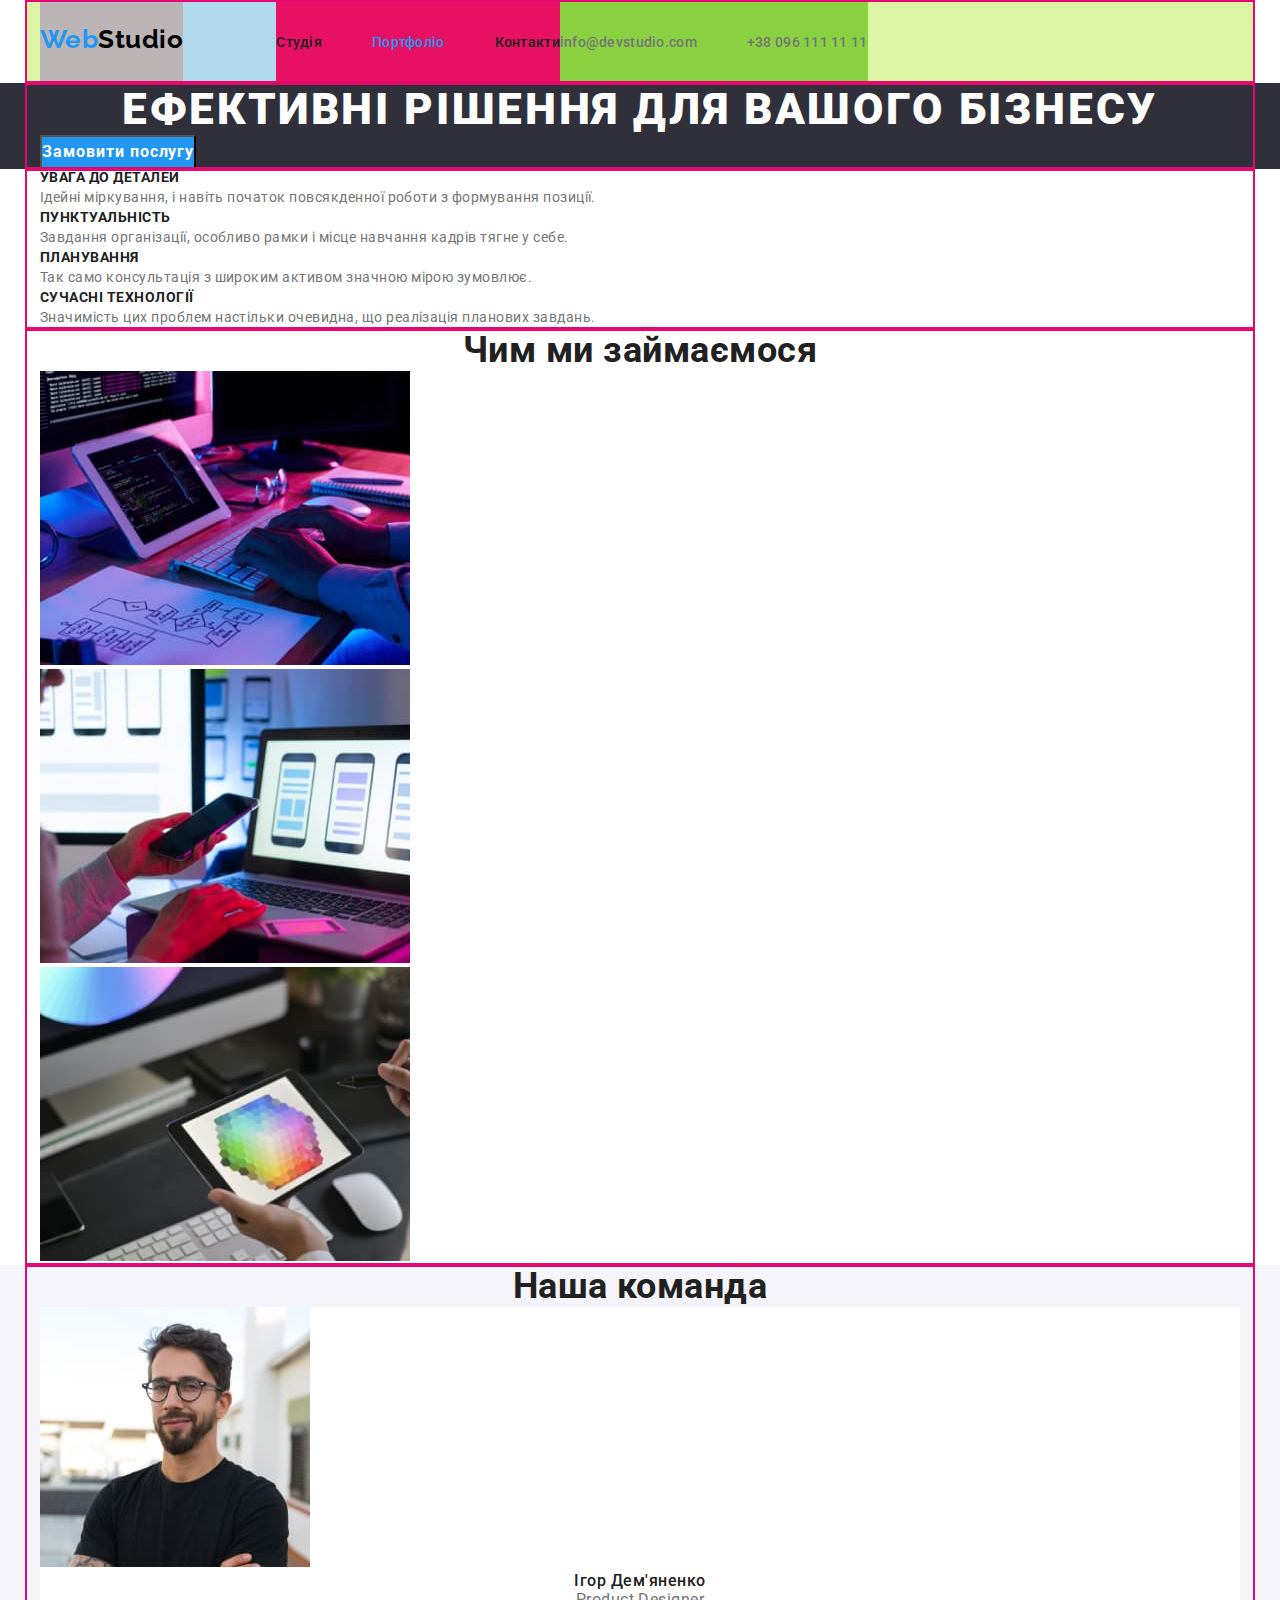
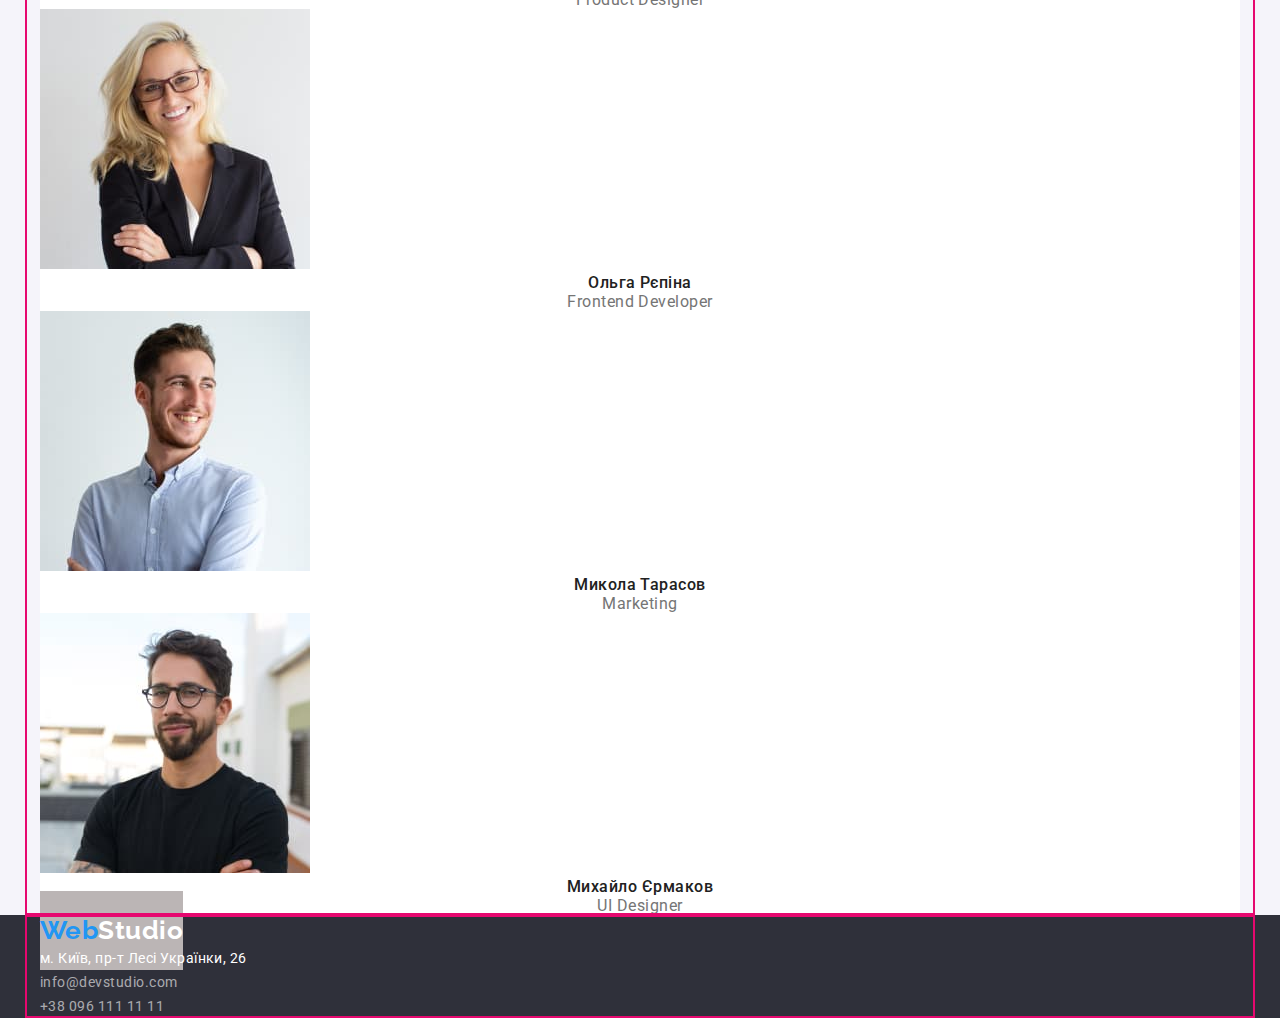
==== index.html @ 620bf34d "create header" ====
<!DOCTYPE html>
<html lang="uk">
  <head>
    <meta charset="UTF-8" />
    <meta http-equiv="X-UA-Compatible" content="IE=edge" />
    <meta name="viewport" content="width=device-width, initial-scale=1.0" />
    <meta
      name="description"
      content="WebStudio - ЕФЕКТИВНІ РІШЕННЯ ДЛЯ ВАШОГО БІЗНЕСУ"
    />
    <title>WebStudio</title>
    <!-- Fonts - start -->
    <link rel="preconnect" href="https://fonts.googleapis.com" />
    <link rel="preconnect" href="https://fonts.gstatic.com" crossorigin />
    <link
      href="https://fonts.googleapis.com/css2?family=Raleway:wght@700&family=Roboto:wght@400;500;700;900&display=swap"
      rel="stylesheet"
    />
    <!-- Modern normalize -->
    <link
      rel="stylesheet"
      href="https://cdnjs.cloudflare.com/ajax/libs/modern-normalize/1.1.0/modern-normalize.min.css"
      integrity="sha512-wpPYUAdjBVSE4KJnH1VR1HeZfpl1ub8YT/NKx4PuQ5NmX2tKuGu6U/JRp5y+Y8XG2tV+wKQpNHVUX03MfMFn9Q=="
      crossorigin="anonymous"
      referrerpolicy="no-referrer"
    />

    <link rel="stylesheet" href="./css/styles.css" />
  </head>
  <body class="page">
    <!--Шапка сайта-->
    <header class="header">
      <div class="container header-container">
        <nav class="main-nav">
          <div class="main-nav-container">
            <a class="logo" href="./index.html" lang="en"
              ><span class="logo-span">Web</span>Studio</a
            >
            <div class="site-nav-container">
              <ul class="site-nav list">
                <li><a class="link" href="./index.html">Студія </a></li>
                <li>
                  <a class="link current" href="./portfolio.html">Портфоліо</a>
                </li>
                <li><a class="link" href="#">Контакти</a></li>
              </ul>
            </div>
          </div>
        </nav>
        <div class="auth-nav-container">
          <ul class="auth-nav list">
            <li>
              <a class="link" href="mailto:info@devstudio.com"
                >info@devstudio.com</a
              >
            </li>
            <li>
              <a class="link" href="tel:+380961111111">+38 096 111 11 11</a>
            </li>
          </ul>
        </div>
      </div>
    </header>

    <!--Герой-->
    <main>
      <section class="hero">
        <div class="container">
          <h2 class="hero-title">Ефективні рішення для вашого бізнесу</h2>
          <button type="button" class="button">Замовити послугу</button>
        </div>
      </section>

      <!--Преимущества-->
      <section class="features">
        <div class="container">
          <h2 class="visually-hidden">Наші конкурентні переваги</h2>
          <ul class="feature-list list">
            <li class="item">
              <h3 class="item-title list">Увага до деталей</h3>
              <p class="text">
                Ідейні міркування, і навіть початок повсякденної роботи з
                формування позиції.
              </p>
            </li>

            <li class="item">
              <h3 class="item-title list">Пунктуальність</h3>
              <p class="text">
                Завдання організації, особливо рамки і місце навчання кадрів
                тягне у себе.
              </p>
            </li>

            <li class="item">
              <h3 class="item-title list">Планування</h3>
              <p class="text">
                Так само консультація з широким активом значною мірою зумовлює.
              </p>
            </li>

            <li class="item">
              <h3 class="item-title list">Сучасні технології</h3>
              <p class="text">
                Значимість цих проблем настільки очевидна, що реалізація
                планових завдань.
              </p>
            </li>
          </ul>
        </div>
      </section>

      <!--секция - 3 фото -->
      <section class="competition">
        <div class="container">
          <h2 class="competition-title">Чим ми займаємося</h2>
          <ul class="competition-list">
            <li class="competition-item list">
              <img
                src="./images/1p-work/img11.jpg"
                alt="За комп'ютером працює людина"
                width="370"
                height="294"
              />
            </li>

            <li class="competition-item list">
              <img
                src="./images/1p-work/img21.jpg"
                alt="За ноутбуком працює людина та в руці тримає мобільний телефон. 
              На моніторі ноутбука схематично зображені три мобільні телефони"
                width="370"
                height="294"
              />
            </li>

            <li class="competition-item list">
              <img
                src="./images/1p-work/img31.jpg"
                alt="В руках людина тримає планшет з зображенням градієнту кольорів"
                width="370"
                height="294"
              />
            </li>
          </ul>
        </div>
      </section>

      <!--Команда-->
      <section class="team">
        <div class="container">
          <h2 class="team-title">Наша команда</h2>
          <ul class="team-list list">
            <li class="team-item">
              <img
                src="./images/1p-comanda/squosh/igor.jpg"
                alt="фотографія Ігора"
                width="270"
                height="260"
              />
              <h3 class="title">Ігор Дем'яненко</h3>
              <p class="position" lang="en">Product Designer</p>
            </li>

            <li class="team-item">
              <img
                src="./images/1p-comanda/squosh/olga.jpg"
                alt="фотографія Ольги"
                width="270"
                height="260"
              />
              <h3 class="title">Ольга Рєпіна</h3>
              <p class="position" lang="en">Frontend Developer</p>
            </li>

            <li class="team-item">
              <img
                src="./images/1p-comanda/squosh/mykola.jpg"
                alt="фотографія Миколи"
                width="270"
                height="260"
              />
              <h3 class="title">Микола Тарасов</h3>
              <p class="position" lang="en">Marketing</p>
            </li>

            <li class="team-item">
              <img
                src="./images/1p-comanda/squosh/mykhailo.jpg"
                alt="фотографія Михайла"
                width="270"
                height="260"
              />
              <h3 class="title">Михайло Єрмаков</h3>
              <p class="position" lang="en">UI Designer</p>
            </li>
          </ul>
        </div>
      </section>
    </main>

    <!--Подвал-->
    <footer class="footer">
      <div class="container">
        <a href="/" class="logo" lang="en"
          ><span class="logo-span">Web</span>Studio</a
        >

        <address class="adress list">
          <p class="location">м. Київ, пр-т Лесі Українки, 26</p>

          <ul class="auth-list list">
            <li>
              <a class="link" href="mailto:info@devstudio.com"
                >info@devstudio.com</a
              >
            </li>
            <li>
              <a class="link" href="tel:+380961111111">+38 096 111 11 11</a>
            </li>
          </ul>
        </address>
      </div>
    </footer>
  </body>
</html>
---- css/styles.css ----
:root {
  /* Fonts */
  --main-fonts: Roboto, sans-serif;
  --secondary-font: Raleway, sans-serif;

  /* Text colors */
  --main-txt-cl: #757575;
  --title-txt-cl: #212121;
  --logo-cl: #000000;
  --accent-txt-cl: #2196f3;
  --hero-txt-cl: #ffffff;
  --btn-txt-cl: #ffffff;
  --footer-link-cl: rgba(255, 255, 255, 0.6);

  /* Background colors */

  --main-bcg-cl: #ffffff;
  --secondary-bcg-cl: #f5f4fa;
  --hero-bcg-cl: #2f303a;
  --accent-bcg-cl: #2196f3;
  --btn-hover-cl: #188ce8;

  /*  */
  --items: 3;
  --indent: 30px;
}

* {
  margin: 0;
  padding: 0;
}

body {
  font-family: var(--main-fonts);
  color: var(--main-txt-cl);
  background-color: var(--main-bcg-cl);
  letter-spacing: 0.03em;
}

/* Reset */
.link {
  text-decoration: none;
  color: currentColor;
}

.list {
  list-style: none;
}

.container {
  width: 1200px;
  padding-left: 15px;
  padding-right: 15px;
  margin: 0 auto;

  outline: 2px solid rgb(230, 8, 111);
  outline-offset: -2px;
}

/* ^^^^^^^^
HEADER^^^^^^^ */
header {
  background-color: var(--hero-txt-cl);
}
.header-container {
  display: flex;
  background-color: #ddf6a5;
  margin-right: auto;
}
.main-nav-container {
  display: flex;
  background-color: #b0d9ec;
}
.site-nav {
  display: flex;
  background-color: #e71062;
  gap: 50px;
  padding: 32px 0;
  margin-right: auto;
  align-items: center;
}
.auth-nav {
  display: flex;
  background-color: #89d141;
  gap: 50px;
  padding: 32px 0;
  justify-content: flex-end;
  align-items: center;
}

.logo {
  background-color: #bbb5b5;
  margin-right: 93px;
  padding-top: 24px;
  padding-bottom: 25px;
  align-items: center;
}

/* .header-container,
.main-nav-container {
  display: flex;
}

.site-nav {
  display: flex;
  background-color: #10e791;
}
.auth-nav,
.main-nav {
  display: flex;
}

.auth-nav .link {
  background-color: #a2b4ea;
  display: block;
}

.auth-nav,
.main-nav {
  display: flex;
}
.auth-nav .link {
  background-color: #a2b4ea;
  display: block;
} */
/* LOGO */
.logo {
  color: var(--logo-cl);
  text-decoration: none;
  font-family: Raleway, sans-serif;
  font-weight: 700;
  font-size: 26px;
  line-height: calc(31 / 26);
}

.logo-span {
  color: var(--accent-txt-cl);
}

/* SITE-NAVIGATION */
.site-nav .link {
  color: var(--title-txt-cl);
  font-weight: 500;
  font-size: 14px;
  line-height: calc(16 / 14);
  letter-spacing: 0.02em;
}

.site-nav .link:hover,
.site-nav .link:focus,
.site-nav .link.current,
.auth-nav .link:hover,
.auth-nav .link:focus,
.adress .link:hover,
.adress .link:focus {
  color: var(--accent-txt-cl);
}

.auth-nav .link {
  color: var(--main-txt-cl);
  text-decoration: none;
  font-size: 14px;
  font-weight: 500;
  line-height: calc(16 / 14);
  letter-spacing: 0.02em;
}

.nav-bcg {
  background-color: var(--hero-text-color);
}

/* HERO */
.hero,
.footer {
  background-color: var(--hero-bcg-cl);
}
.hero-title {
  color: var(--hero-txt-cl);
  font-weight: 900;
  font-size: 44px;
  letter-spacing: 0.06em;
  text-transform: uppercase;
  text-align: center;
}

/* BUTTON hero*/
.button {
  color: var(--hero-txt-cl);
  background-color: var(--accent-bcg-cl);
  font-family: inherit;
  font-weight: 700;
  font-size: 16px;
  line-height: calc(30 / 16);
  letter-spacing: 0.06em;
  text-align: center;
  cursor: pointer;
}

.button:hover,
.button:focus {
  background-color: var(--btn-hover-cl);
}

/* FEATURES Преимущества*/
.features .item-title {
  color: var(--title-txt-cl);
  font-weight: 700;
  font-size: 14px;
  line-height: calc(16 / 14);
  text-transform: uppercase;
}

.features .text {
  font-size: 14px;
  line-height: calc(24 / 14);
}

.visually-hidden {
  position: absolute;
  white-space: nowrap;
  width: 1px;
  height: 1px;
  overflow: hidden;
  border: 0;
  padding: 0;
  clip: rect(0 0 0 0);
  clip-path: inset(50%);
  margin: -1px;
}

/* COMPETITION */
.competition-title {
  color: var(--title-txt-cl);
  font-weight: 700;
  font-size: 36px;
  line-height: calc(42 / 36);
  text-align: center;
}

/* OUR TEAM */
.team {
  background-color: var(--secondary-bcg-cl);
}

.team-item {
  background-color: var(--main-bcg-cl);
}

.team-title {
  color: var(--title-txt-cl);
  font-weight: 700;
  font-size: 36px;
  line-height: calc(42 / 36);
  text-align: center;
}

.team-item .title {
  color: var(--title-txt-cl);
  font-weight: 500;
  font-size: 16px;
  line-height: calc(19 / 16);
  text-align: center;
}

.team-item .position {
  font-size: 16px;
  line-height: calc(19 / 16);
  text-align: center;
}

/* GALLERY - page Portfolio */

.filtr-item .btn {
  color: var(--title-txt-cl);
  background-color: var(--secondary-bcg-cl);

  font-family: inherit;
  font-weight: 500;
  font-size: 16px;
  line-height: calc(26 / 16);
  text-align: center;
  cursor: pointer;
}

.filtr-item .btn:hover,
.filtr-item .btn:focus {
  color: var(--btn-txt-cl);
  background-color: var(--accent-bcg-cl);
}

.filtr {
  display: flex;
  gap: 8px;
  justify-content: center;
}

.gallery .img-name {
  color: var(--title-txt-cl);
  font-weight: 700;
  font-size: 18px;
  line-height: calc(36 / 18);
  letter-spacing: 0.06em;
}

.gallery .img-type {
  font-size: 16px;
  line-height: calc(30 / 16);
}

.gallery {
  display: flex;
  flex-wrap: wrap;
  gap: 30px;
}

.gallery .item {
  flex-basis: calc((100% - var(--indent) * (var(--items) - 1)) / var(--items));
}

/* FOOTER */
.footer .logo {
  color: var(--main-bcg-cl);
  text-decoration: none;
  font-family: Raleway, sans-serif;
  font-weight: 700;
  font-size: 26px;
  line-height: 1.19;
}
.footer .logo-span {
  color: var(--accent-txt-cl);
}

.adress .location {
  color: var(--btn-txt-cl);
  font-style: normal;
  font-size: 14px;
  line-height: calc(24 / 14);
}
.adress .auth-list {
  color: var(--footer-link-cl);
  font-style: normal;
  font-size: 14px;
  line-height: calc(24 / 14);
}
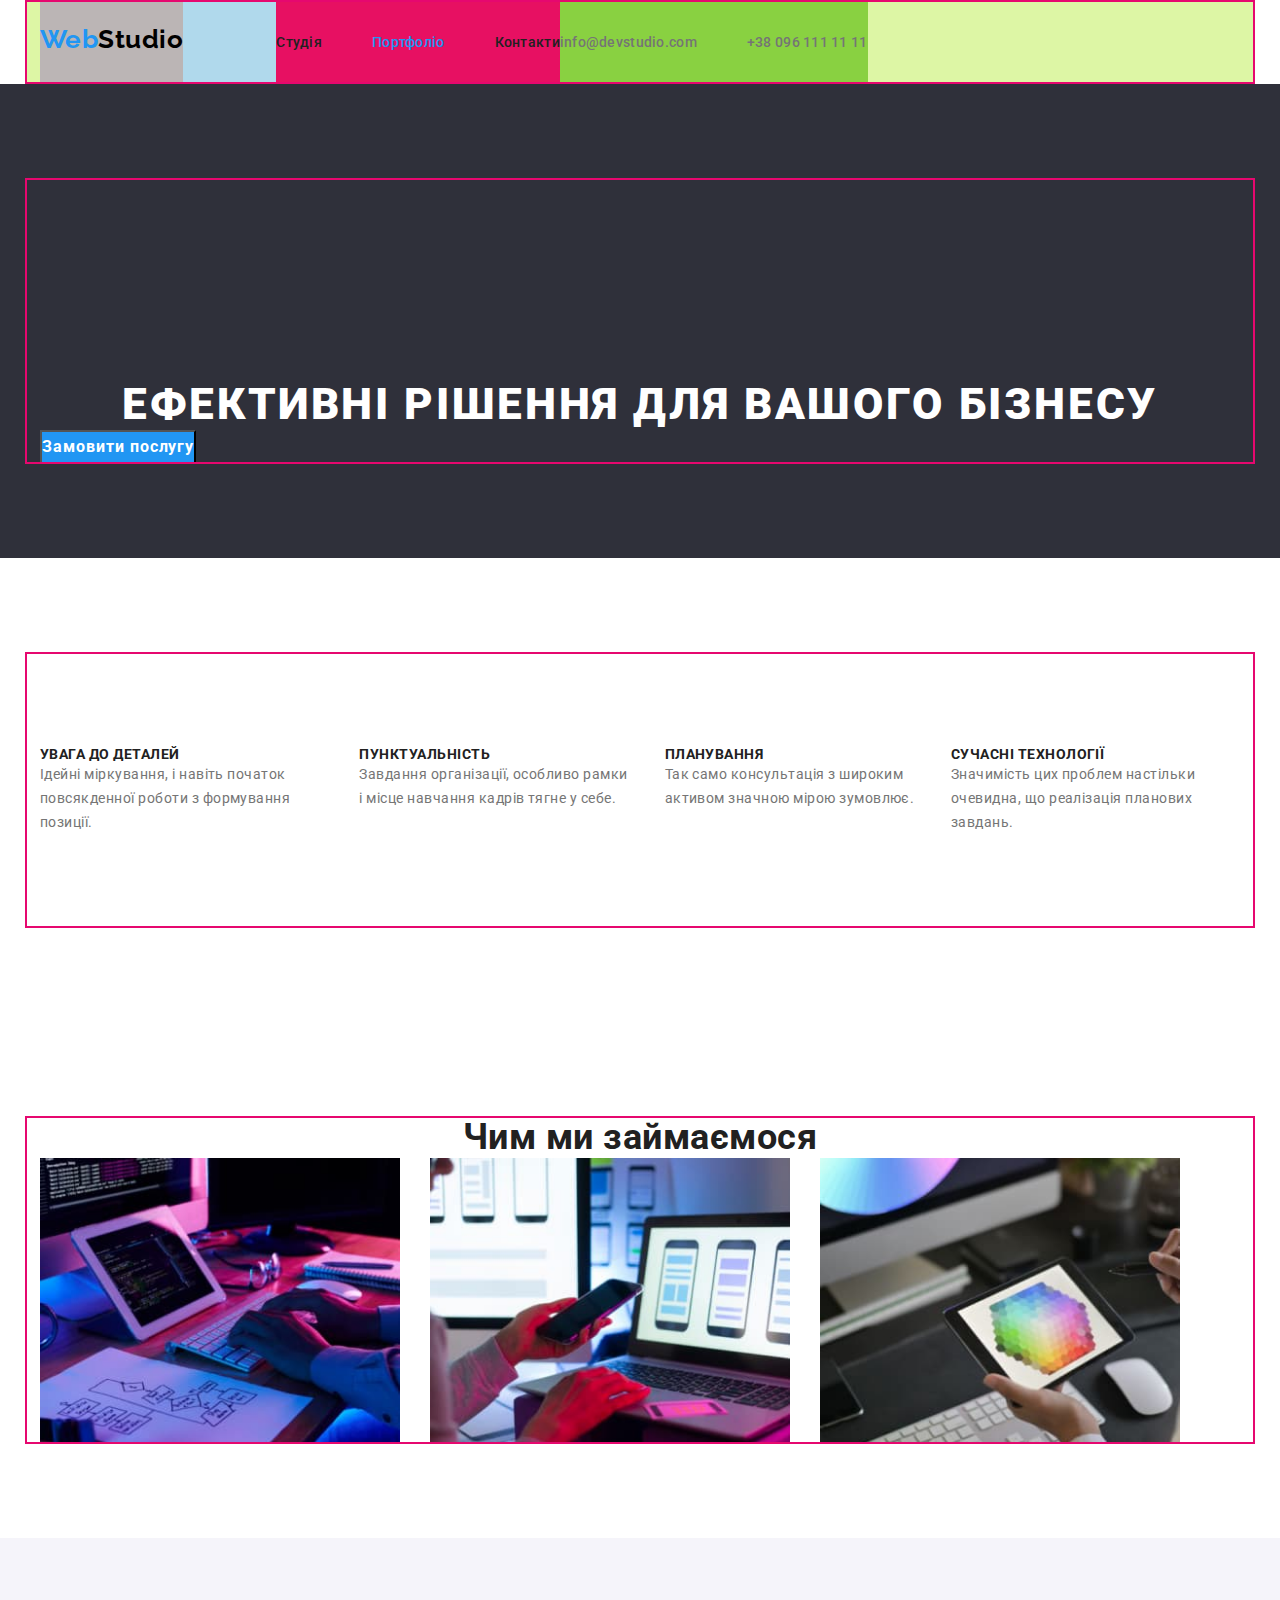
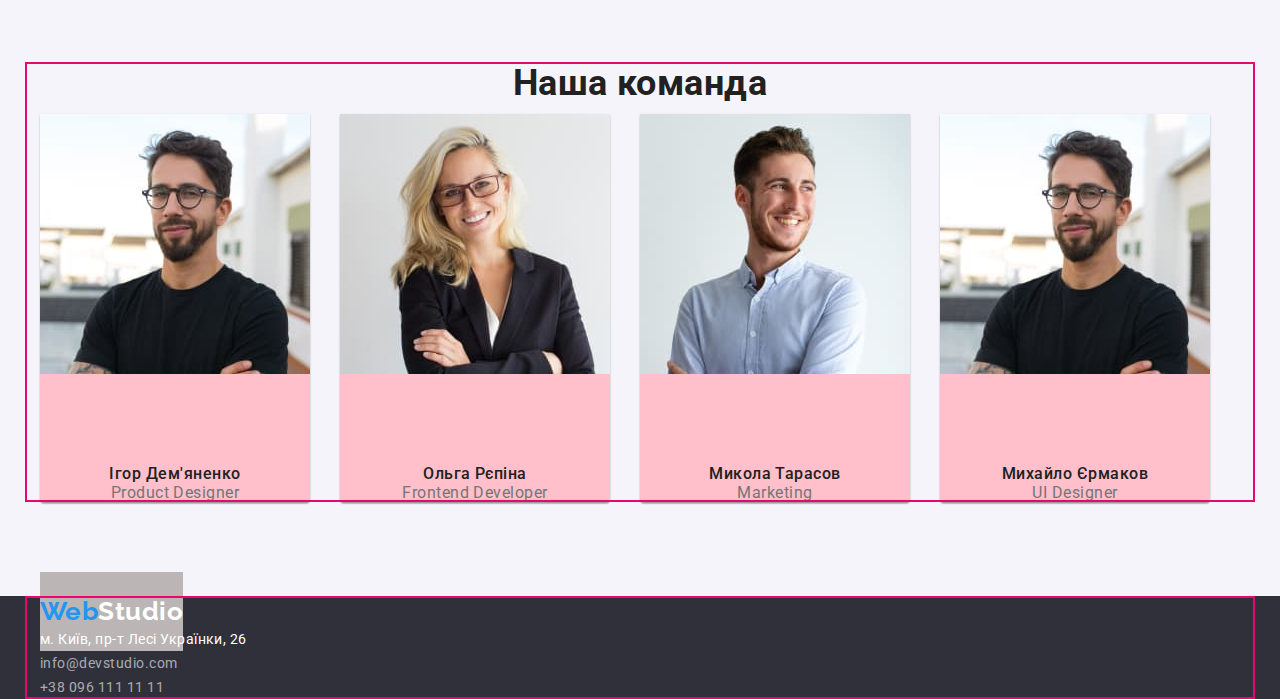
==== commit 76b6870c: "create section" ====
--- a/index.html
+++ b/index.html
@@ -64,137 +64,144 @@
 
     <!--Герой-->
     <main>
-      <section class="hero">
+      <section class="hero section">
         <div class="container">
           <h2 class="hero-title">Ефективні рішення для вашого бізнесу</h2>
           <button type="button" class="button">Замовити послугу</button>
         </div>
       </section>
 
-      <!--Преимущества-->
-      <section class="features">
+      <!--Features-->
+      <section class="features section">
         <div class="container">
           <h2 class="visually-hidden">Наші конкурентні переваги</h2>
-          <ul class="feature-list list">
-            <li class="item">
-              <h3 class="item-title list">Увага до деталей</h3>
-              <p class="text">
-                Ідейні міркування, і навіть початок повсякденної роботи з
-                формування позиції.
-              </p>
-            </li>
-
-            <li class="item">
-              <h3 class="item-title list">Пунктуальність</h3>
-              <p class="text">
-                Завдання організації, особливо рамки і місце навчання кадрів
-                тягне у себе.
-              </p>
-            </li>
-
-            <li class="item">
-              <h3 class="item-title list">Планування</h3>
-              <p class="text">
-                Так само консультація з широким активом значною мірою зумовлює.
-              </p>
-            </li>
-
-            <li class="item">
-              <h3 class="item-title list">Сучасні технології</h3>
-              <p class="text">
-                Значимість цих проблем настільки очевидна, що реалізація
-                планових завдань.
-              </p>
-            </li>
-          </ul>
-        </div>
-      </section>
-
-      <!--секция - 3 фото -->
-      <section class="competition">
+          <div class="feature-list-container">
+            <ul class="feature-list list section">
+              <li class="item">
+                <h3 class="item-title list">Увага до деталей</h3>
+                <p class="text">
+                  Ідейні міркування, і навіть початок повсякденної роботи з
+                  формування позиції.
+                </p>
+              </li>
+
+              <li class="item">
+                <h3 class="item-title list">Пунктуальність</h3>
+                <p class="text">
+                  Завдання організації, особливо рамки і місце навчання кадрів
+                  тягне у себе.
+                </p>
+              </li>
+
+              <li class="item">
+                <h3 class="item-title list">Планування</h3>
+                <p class="text">
+                  Так само консультація з широким активом значною мірою
+                  зумовлює.
+                </p>
+              </li>
+
+              <li class="item">
+                <h3 class="item-title list">Сучасні технології</h3>
+                <p class="text">
+                  Значимість цих проблем настільки очевидна, що реалізація
+                  планових завдань.
+                </p>
+              </li>
+            </ul>
+          </div>
+        </div>
+      </section>
+
+      <!--COMPETITION секция - 3 фото -->
+      <section class="competition section">
         <div class="container">
           <h2 class="competition-title">Чим ми займаємося</h2>
-          <ul class="competition-list">
-            <li class="competition-item list">
-              <img
-                src="./images/1p-work/img11.jpg"
-                alt="За комп'ютером працює людина"
-                width="370"
-                height="294"
-              />
-            </li>
-
-            <li class="competition-item list">
-              <img
-                src="./images/1p-work/img21.jpg"
-                alt="За ноутбуком працює людина та в руці тримає мобільний телефон. 
+          <div class="competition-list-container">
+            <ul class="competition-list">
+              <li class="competition-item list">
+                <img
+                  src="./images/1p-work/img11.jpg"
+                  alt="За комп'ютером працює людина"
+                  width="370"
+                  height="294"
+                />
+              </li>
+
+              <li class="competition-item list">
+                <img
+                  src="./images/1p-work/img21.jpg"
+                  alt="За ноутбуком працює людина та в руці тримає мобільний телефон. 
               На моніторі ноутбука схематично зображені три мобільні телефони"
-                width="370"
-                height="294"
-              />
-            </li>
-
-            <li class="competition-item list">
-              <img
-                src="./images/1p-work/img31.jpg"
-                alt="В руках людина тримає планшет з зображенням градієнту кольорів"
-                width="370"
-                height="294"
-              />
-            </li>
-          </ul>
+                  width="370"
+                  height="294"
+                />
+              </li>
+
+              <li class="competition-item list">
+                <img
+                  src="./images/1p-work/img31.jpg"
+                  alt="В руках людина тримає планшет з зображенням градієнту кольорів"
+                  width="370"
+                  height="294"
+                />
+              </li>
+            </ul>
+          </div>
         </div>
       </section>
 
       <!--Команда-->
-      <section class="team">
+      <section class="team section">
         <div class="container">
           <h2 class="team-title">Наша команда</h2>
-          <ul class="team-list list">
-            <li class="team-item">
-              <img
-                src="./images/1p-comanda/squosh/igor.jpg"
-                alt="фотографія Ігора"
-                width="270"
-                height="260"
-              />
-              <h3 class="title">Ігор Дем'яненко</h3>
-              <p class="position" lang="en">Product Designer</p>
-            </li>
-
-            <li class="team-item">
-              <img
-                src="./images/1p-comanda/squosh/olga.jpg"
-                alt="фотографія Ольги"
-                width="270"
-                height="260"
-              />
-              <h3 class="title">Ольга Рєпіна</h3>
-              <p class="position" lang="en">Frontend Developer</p>
-            </li>
-
-            <li class="team-item">
-              <img
-                src="./images/1p-comanda/squosh/mykola.jpg"
-                alt="фотографія Миколи"
-                width="270"
-                height="260"
-              />
-              <h3 class="title">Микола Тарасов</h3>
-              <p class="position" lang="en">Marketing</p>
-            </li>
-
-            <li class="team-item">
-              <img
-                src="./images/1p-comanda/squosh/mykhailo.jpg"
-                alt="фотографія Михайла"
-                width="270"
-                height="260"
-              />
-              <h3 class="title">Михайло Єрмаков</h3>
-              <p class="position" lang="en">UI Designer</p>
-            </li>
-          </ul>
+          <div class="team-list-container">
+            <ul class="team-list list">
+              <li class="team-item">
+                <img
+                  src="./images/1p-comanda/squosh/igor.jpg"
+                  alt="фотографія Ігора"
+                  width="270"
+                  height="260"
+                />
+                <h3 class="title">Ігор Дем'яненко</h3>
+                <p class="position" lang="en">Product Designer</p>
+              </li>
+
+              <li class="team-item">
+                <img
+                  src="./images/1p-comanda/squosh/olga.jpg"
+                  alt="фотографія Ольги"
+                  width="270"
+                  height="260"
+                />
+                <h3 class="title">Ольга Рєпіна</h3>
+                <p class="position" lang="en">Frontend Developer</p>
+              </li>
+
+              <li class="team-item">
+                <img
+                  src="./images/1p-comanda/squosh/mykola.jpg"
+                  alt="фотографія Миколи"
+                  width="270"
+                  height="260"
+                />
+                <h3 class="title">Микола Тарасов</h3>
+                <p class="position" lang="en">Marketing</p>
+              </li>
+
+              <li class="team-item">
+                <img
+                  src="./images/1p-comanda/squosh/mykhailo.jpg"
+                  alt="фотографія Михайла"
+                  width="270"
+                  height="260"
+                />
+                <h3 class="title">Михайло Єрмаков</h3>
+                <p class="position" lang="en">UI Designer</p>
+              </li>
+            </ul>
+          </div>
         </div>
       </section>
     </main>
@@ -202,24 +209,25 @@
     <!--Подвал-->
     <footer class="footer">
       <div class="container">
-        <a href="/" class="logo" lang="en"
-          ><span class="logo-span">Web</span>Studio</a
-        >
-
-        <address class="adress list">
-          <p class="location">м. Київ, пр-т Лесі Українки, 26</p>
-
-          <ul class="auth-list list">
-            <li>
-              <a class="link" href="mailto:info@devstudio.com"
-                >info@devstudio.com</a
-              >
-            </li>
-            <li>
-              <a class="link" href="tel:+380961111111">+38 096 111 11 11</a>
-            </li>
-          </ul>
-        </address>
+          <a href="/" class="logo" lang="en"
+            ><span class="logo-span">Web</span>Studio</a
+          >
+       
+          <address class="adress list">
+            <p class="location">м. Київ, пр-т Лесі Українки, 26</p>
+
+            <ul class="auth-list list">
+              <li>
+                <a class="link" href="mailto:info@devstudio.com"
+                  >info@devstudio.com</a
+                >
+              </li>
+              <li>
+                <a class="link" href="tel:+380961111111">+38 096 111 11 11</a>
+              </li>
+            </ul>
+          </address>
+        </div>
       </div>
     </footer>
   </body>
--- a/css/styles.css
+++ b/css/styles.css
@@ -20,6 +20,15 @@
   --accent-bcg-cl: #2196f3;
   --btn-hover-cl: #188ce8;
 
+  --border-cl: #ececec;
+  --border-radius-button: 4px;
+  --border-radius-cards: 0px 0px 4px 4px;
+  --box-shadow-button: 0px 4px 4px rgba(0, 0, 0, 0.15);
+  --box-shadow-active: 0px 3px 1px rgba(0, 0, 0, 0.1),
+    0px 1px 2px rgba(0, 0, 0, 0.08), 0px 2px 2px rgba(0, 0, 0, 0.12);
+  --box-shadow-cards: 0px 1px 3px rgba(0, 0, 0, 0.12),
+    0px 1px 1px rgba(0, 0, 0, 0.14), 0px 2px 1px rgba(0, 0, 0, 0.2);
+
   /*  */
   --items: 3;
   --indent: 30px;
@@ -37,16 +46,6 @@
   letter-spacing: 0.03em;
 }
 
-/* Reset */
-.link {
-  text-decoration: none;
-  color: currentColor;
-}
-
-.list {
-  list-style: none;
-}
-
 .container {
   width: 1200px;
   padding-left: 15px;
@@ -57,15 +56,37 @@
   outline-offset: -2px;
 }
 
+.section {
+  padding: 94px 0;
+}
+
+/* Reset */
+.link {
+  text-decoration: none;
+  color: currentColor;
+}
+
+.list {
+  list-style: none;
+}
+
+img {
+  display: block;
+  max-width: 100%;
+  height: auto;
+}
+
 /* ^^^^^^^^
 HEADER^^^^^^^ */
 header {
   background-color: var(--hero-txt-cl);
 }
+/* Header container */
 .header-container {
   display: flex;
   background-color: #ddf6a5;
   margin-right: auto;
+  border-bottom: 1px solid var(--border-cl);
 }
 .main-nav-container {
   display: flex;
@@ -96,33 +117,6 @@
   align-items: center;
 }
 
-/* .header-container,
-.main-nav-container {
-  display: flex;
-}
-
-.site-nav {
-  display: flex;
-  background-color: #10e791;
-}
-.auth-nav,
-.main-nav {
-  display: flex;
-}
-
-.auth-nav .link {
-  background-color: #a2b4ea;
-  display: block;
-}
-
-.auth-nav,
-.main-nav {
-  display: flex;
-}
-.auth-nav .link {
-  background-color: #a2b4ea;
-  display: block;
-} */
 /* LOGO */
 .logo {
   color: var(--logo-cl);
@@ -181,6 +175,7 @@
   letter-spacing: 0.06em;
   text-transform: uppercase;
   text-align: center;
+  padding-top: 200px;
 }
 
 /* BUTTON hero*/
@@ -228,6 +223,11 @@
   margin: -1px;
 }
 
+/* Features container */
+.feature-list {
+  display: flex;
+  gap: 30px;
+}
 /* COMPETITION */
 .competition-title {
   color: var(--title-txt-cl);
@@ -237,13 +237,24 @@
   text-align: center;
 }
 
+/* Competitio container */
+.competition-list {
+  display: flex;
+  width: 1140px;
+  gap: 30px;
+}
 /* OUR TEAM */
 .team {
   background-color: var(--secondary-bcg-cl);
 }
 
 .team-item {
-  background-color: var(--main-bcg-cl);
+  /* background-color: var(--main-bcg-cl); */
+  background-color: pink;
+  box-shadow: var(--box-shadow-cards);
+  text-align: center;
+  border-bottom-right-radius: 4px;
+  border-bottom-left-radius: 4px;
 }
 
 .team-title {
@@ -252,6 +263,7 @@
   font-size: 36px;
   line-height: calc(42 / 36);
   text-align: center;
+  margin: 30px 0 10px;
 }
 
 .team-item .title {
@@ -260,12 +272,19 @@
   font-size: 16px;
   line-height: calc(19 / 16);
   text-align: center;
+  padding-top: 90px;
 }
 
 .team-item .position {
   font-size: 16px;
   line-height: calc(19 / 16);
   text-align: center;
+}
+/* team-list-container */
+.team-list {
+  display: flex;
+
+  gap: 30px;
 }
 
 /* GALLERY - page Portfolio */
@@ -291,6 +310,7 @@
 .filtr {
   display: flex;
   gap: 8px;
+  margin-bottom: 50px;
   justify-content: center;
 }
 
@@ -328,6 +348,7 @@
 }
 .footer .logo-span {
   color: var(--accent-txt-cl);
+  padding: 60px 0;
 }
 
 .adress .location {
@@ -342,3 +363,13 @@
   font-size: 14px;
   line-height: calc(24 / 14);
 }
+
+/* footer-container */
+/* .footer-container {
+  background-color: #e71062;
+  align-items: flex-start;
+} */
+.footer .logo {
+  margin-right: 0;
+  margin-bottom: 20px;
+}
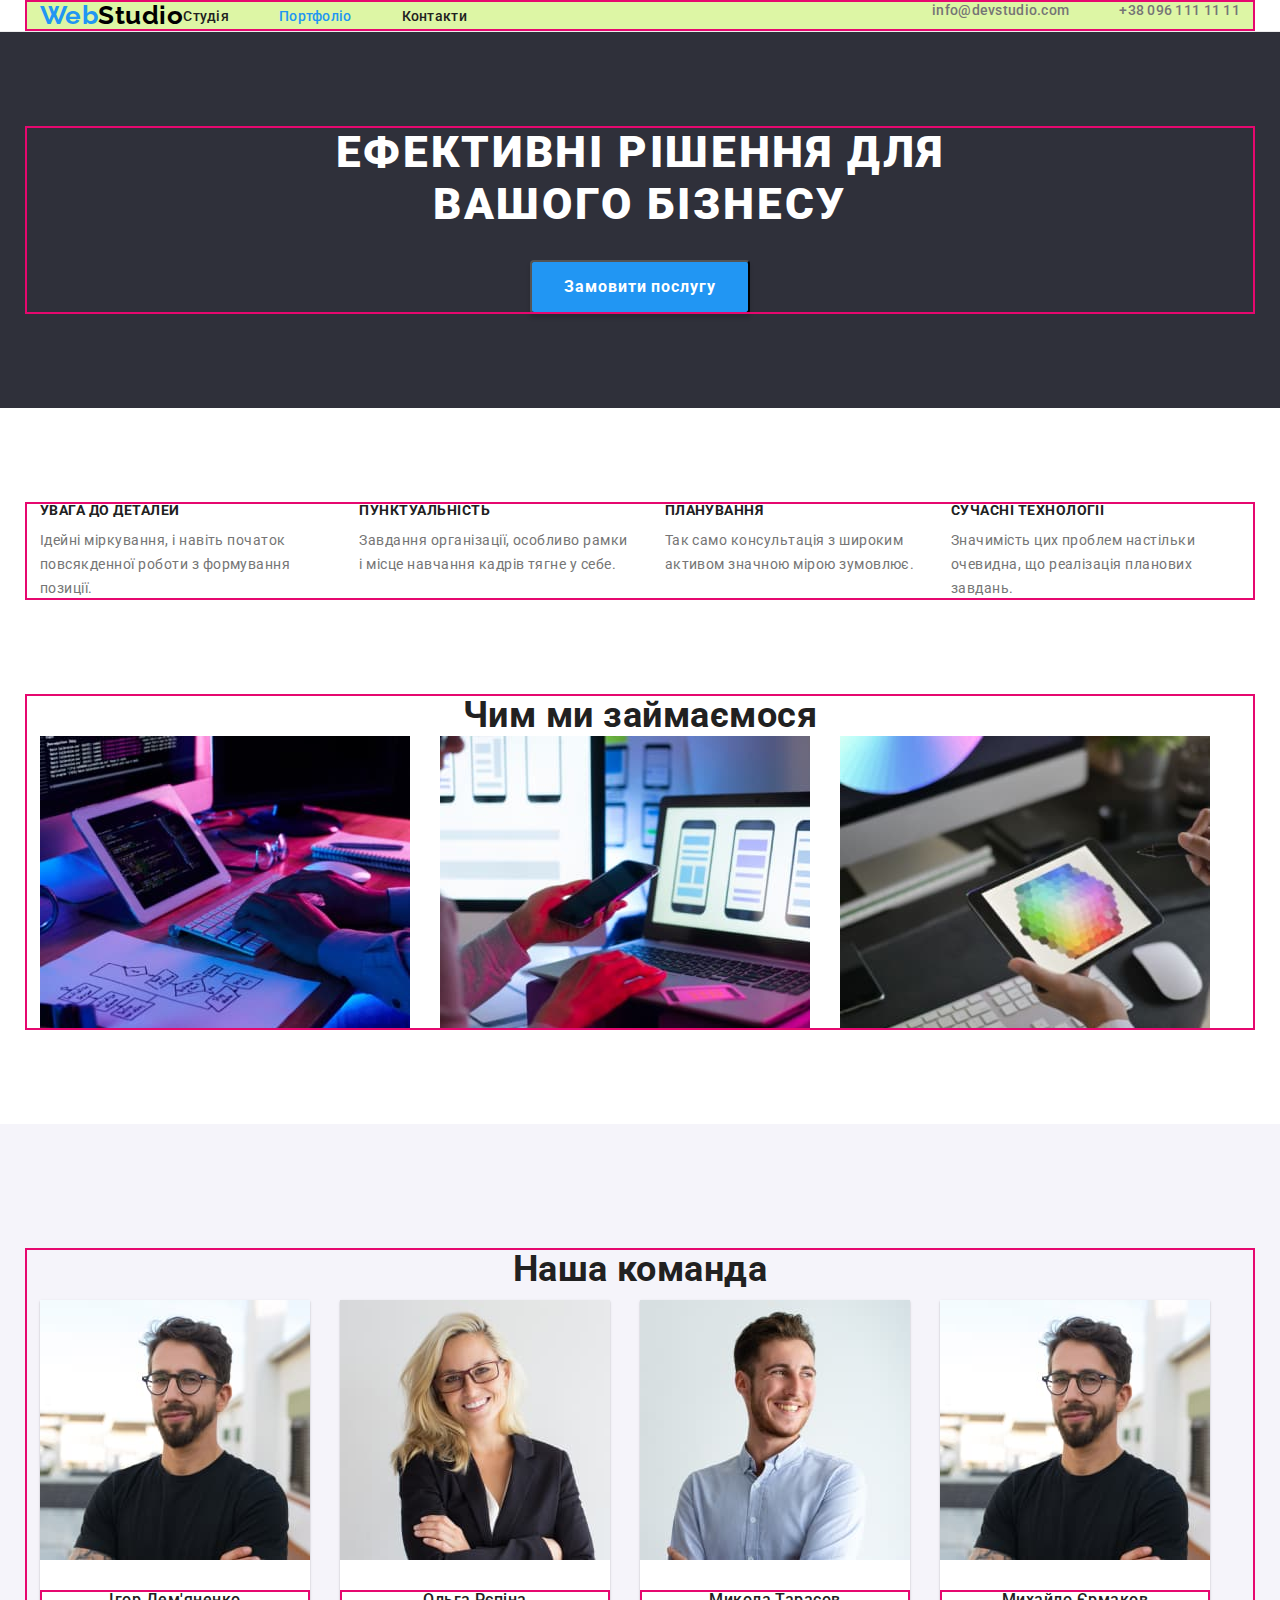
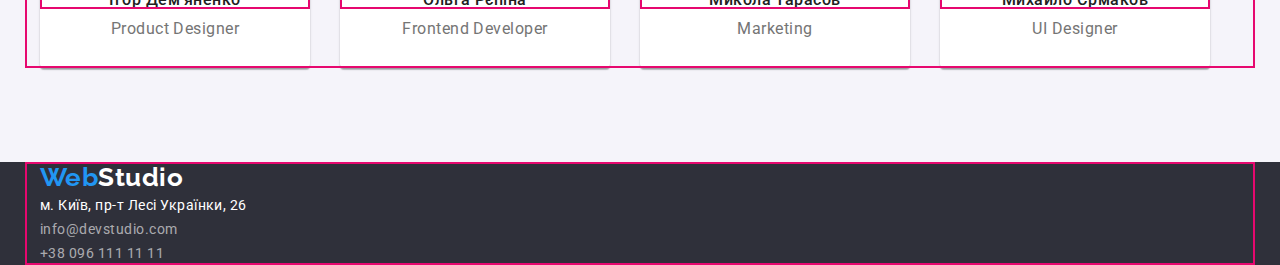
==== commit 6a337865: "create Studio" ====
--- a/index.html
+++ b/index.html
@@ -32,23 +32,178 @@
     <header class="header">
       <div class="container header-container">
         <nav class="main-nav">
-          <div class="main-nav-container">
-            <a class="logo" href="./index.html" lang="en"
-              ><span class="logo-span">Web</span>Studio</a
+          <a class="logo" href="./index.html" lang="en"
+            ><span class="logo-span">Web</span>Studio</a
+          >
+          <ul class="site-nav list">
+            <li><a class="link" href="./index.html">Студія </a></li>
+            <li>
+              <a class="link current" href="./portfolio.html">Портфоліо</a>
+            </li>
+            <li><a class="link" href="#">Контакти</a></li>
+          </ul>
+        </nav>
+        <ul class="auth-nav list">
+          <li>
+            <a class="link" href="mailto:info@devstudio.com"
+              >info@devstudio.com</a
             >
-            <div class="site-nav-container">
-              <ul class="site-nav list">
-                <li><a class="link" href="./index.html">Студія </a></li>
-                <li>
-                  <a class="link current" href="./portfolio.html">Портфоліо</a>
-                </li>
-                <li><a class="link" href="#">Контакти</a></li>
-              </ul>
-            </div>
-          </div>
-        </nav>
-        <div class="auth-nav-container">
-          <ul class="auth-nav list">
+          </li>
+          <li>
+            <a class="link" href="tel:+380961111111">+38 096 111 11 11</a>
+          </li>
+        </ul>
+      </div>
+    </header>
+
+    <!--Герой-->
+    <main>
+      <section class="hero section">
+        <div class="container">
+          <h2 class="hero-title">Ефективні рішення для вашого бізнесу</h2>
+          <button type="button" class="button">Замовити послугу</button>
+        </div>
+      </section>
+
+      <!--Features-->
+      <section class="features section">
+        <div class="container">
+          <h2 class="visually-hidden">Наші конкурентні переваги</h2>
+          <ul class="feature-list list">
+            <li class="item">
+              <h3 class="item-title list">Увага до деталей</h3>
+              <p class="text">
+                Ідейні міркування, і навіть початок повсякденної роботи з
+                формування позиції.
+              </p>
+            </li>
+
+            <li class="item">
+              <h3 class="item-title list">Пунктуальність</h3>
+              <p class="text">
+                Завдання організації, особливо рамки і місце навчання кадрів
+                тягне у себе.
+              </p>
+            </li>
+
+            <li class="item">
+              <h3 class="item-title list">Планування</h3>
+              <p class="text">
+                Так само консультація з широким активом значною мірою зумовлює.
+              </p>
+            </li>
+
+            <li class="item">
+              <h3 class="item-title list">Сучасні технології</h3>
+              <p class="text">
+                Значимість цих проблем настільки очевидна, що реалізація
+                планових завдань.
+              </p>
+            </li>
+          </ul>
+        </div>
+      </section>
+
+      <!--COMPETITION секция - 3 фото -->
+      <section class="competition section">
+        <div class="container">
+          <h2 class="competition-title">Чим ми займаємося</h2>
+          <ul class="competition-list">
+            <li class="competition-item list">
+              <img
+                src="./images/1p-work/img11.jpg"
+                alt="За комп'ютером працює людина"
+                width="370"
+                height="294"
+              />
+            </li>
+
+            <li class="competition-item list">
+              <img
+                src="./images/1p-work/img21.jpg"
+                alt="За ноутбуком працює людина та в руці тримає мобільний телефон. 
+              На моніторі ноутбука схематично зображені три мобільні телефони"
+                width="370"
+                height="294"
+              />
+            </li>
+
+            <li class="competition-item list">
+              <img
+                src="./images/1p-work/img31.jpg"
+                alt="В руках людина тримає планшет з зображенням градієнту кольорів"
+                width="370"
+                height="294"
+              />
+            </li>
+          </ul>
+        </div>
+      </section>
+
+      <!--Команда-->
+      <section class="team section">
+        <div class="container">
+          <h2 class="team-title">Наша команда</h2>
+          <ul class="team-list list">
+            <li class="team-item">
+              <img
+                src="./images/1p-comanda/squosh/igor.jpg"
+                alt="фотографія Ігора"
+                width="270"
+                height="260"
+              />
+              <h3 class="title">Ігор Дем'яненко</h3>
+              <p class="position" lang="en">Product Designer</p>
+            </li>
+
+            <li class="team-item">
+              <img
+                src="./images/1p-comanda/squosh/olga.jpg"
+                alt="фотографія Ольги"
+                width="270"
+                height="260"
+              />
+              <h3 class="title">Ольга Рєпіна</h3>
+              <p class="position" lang="en">Frontend Developer</p>
+            </li>
+
+            <li class="team-item">
+              <img
+                src="./images/1p-comanda/squosh/mykola.jpg"
+                alt="фотографія Миколи"
+                width="270"
+                height="260"
+              />
+              <h3 class="title">Микола Тарасов</h3>
+              <p class="position" lang="en">Marketing</p>
+            </li>
+
+            <li class="team-item">
+              <img
+                src="./images/1p-comanda/squosh/mykhailo.jpg"
+                alt="фотографія Михайла"
+                width="270"
+                height="260"
+              />
+              <h3 class="title">Михайло Єрмаков</h3>
+              <p class="position" lang="en">UI Designer</p>
+            </li>
+          </ul>
+        </div>
+      </section>
+    </main>
+
+    <!--Подвал-->
+    <footer class="footer">
+      <div class="container">
+        <a href="/" class="logo" lang="en"
+          ><span class="logo-span">Web</span>Studio</a
+        >
+
+        <address class="adress list">
+          <p class="location">м. Київ, пр-т Лесі Українки, 26</p>
+
+          <ul class="auth-list list">
             <li>
               <a class="link" href="mailto:info@devstudio.com"
                 >info@devstudio.com</a
@@ -58,176 +213,7 @@
               <a class="link" href="tel:+380961111111">+38 096 111 11 11</a>
             </li>
           </ul>
-        </div>
-      </div>
-    </header>
-
-    <!--Герой-->
-    <main>
-      <section class="hero section">
-        <div class="container">
-          <h2 class="hero-title">Ефективні рішення для вашого бізнесу</h2>
-          <button type="button" class="button">Замовити послугу</button>
-        </div>
-      </section>
-
-      <!--Features-->
-      <section class="features section">
-        <div class="container">
-          <h2 class="visually-hidden">Наші конкурентні переваги</h2>
-          <div class="feature-list-container">
-            <ul class="feature-list list section">
-              <li class="item">
-                <h3 class="item-title list">Увага до деталей</h3>
-                <p class="text">
-                  Ідейні міркування, і навіть початок повсякденної роботи з
-                  формування позиції.
-                </p>
-              </li>
-
-              <li class="item">
-                <h3 class="item-title list">Пунктуальність</h3>
-                <p class="text">
-                  Завдання організації, особливо рамки і місце навчання кадрів
-                  тягне у себе.
-                </p>
-              </li>
-
-              <li class="item">
-                <h3 class="item-title list">Планування</h3>
-                <p class="text">
-                  Так само консультація з широким активом значною мірою
-                  зумовлює.
-                </p>
-              </li>
-
-              <li class="item">
-                <h3 class="item-title list">Сучасні технології</h3>
-                <p class="text">
-                  Значимість цих проблем настільки очевидна, що реалізація
-                  планових завдань.
-                </p>
-              </li>
-            </ul>
-          </div>
-        </div>
-      </section>
-
-      <!--COMPETITION секция - 3 фото -->
-      <section class="competition section">
-        <div class="container">
-          <h2 class="competition-title">Чим ми займаємося</h2>
-          <div class="competition-list-container">
-            <ul class="competition-list">
-              <li class="competition-item list">
-                <img
-                  src="./images/1p-work/img11.jpg"
-                  alt="За комп'ютером працює людина"
-                  width="370"
-                  height="294"
-                />
-              </li>
-
-              <li class="competition-item list">
-                <img
-                  src="./images/1p-work/img21.jpg"
-                  alt="За ноутбуком працює людина та в руці тримає мобільний телефон. 
-              На моніторі ноутбука схематично зображені три мобільні телефони"
-                  width="370"
-                  height="294"
-                />
-              </li>
-
-              <li class="competition-item list">
-                <img
-                  src="./images/1p-work/img31.jpg"
-                  alt="В руках людина тримає планшет з зображенням градієнту кольорів"
-                  width="370"
-                  height="294"
-                />
-              </li>
-            </ul>
-          </div>
-        </div>
-      </section>
-
-      <!--Команда-->
-      <section class="team section">
-        <div class="container">
-          <h2 class="team-title">Наша команда</h2>
-          <div class="team-list-container">
-            <ul class="team-list list">
-              <li class="team-item">
-                <img
-                  src="./images/1p-comanda/squosh/igor.jpg"
-                  alt="фотографія Ігора"
-                  width="270"
-                  height="260"
-                />
-                <h3 class="title">Ігор Дем'яненко</h3>
-                <p class="position" lang="en">Product Designer</p>
-              </li>
-
-              <li class="team-item">
-                <img
-                  src="./images/1p-comanda/squosh/olga.jpg"
-                  alt="фотографія Ольги"
-                  width="270"
-                  height="260"
-                />
-                <h3 class="title">Ольга Рєпіна</h3>
-                <p class="position" lang="en">Frontend Developer</p>
-              </li>
-
-              <li class="team-item">
-                <img
-                  src="./images/1p-comanda/squosh/mykola.jpg"
-                  alt="фотографія Миколи"
-                  width="270"
-                  height="260"
-                />
-                <h3 class="title">Микола Тарасов</h3>
-                <p class="position" lang="en">Marketing</p>
-              </li>
-
-              <li class="team-item">
-                <img
-                  src="./images/1p-comanda/squosh/mykhailo.jpg"
-                  alt="фотографія Михайла"
-                  width="270"
-                  height="260"
-                />
-                <h3 class="title">Михайло Єрмаков</h3>
-                <p class="position" lang="en">UI Designer</p>
-              </li>
-            </ul>
-          </div>
-        </div>
-      </section>
-    </main>
-
-    <!--Подвал-->
-    <footer class="footer">
-      <div class="container">
-          <a href="/" class="logo" lang="en"
-            ><span class="logo-span">Web</span>Studio</a
-          >
-       
-          <address class="adress list">
-            <p class="location">м. Київ, пр-т Лесі Українки, 26</p>
-
-            <ul class="auth-list list">
-              <li>
-                <a class="link" href="mailto:info@devstudio.com"
-                  >info@devstudio.com</a
-                >
-              </li>
-              <li>
-                <a class="link" href="tel:+380961111111">+38 096 111 11 11</a>
-              </li>
-            </ul>
-          </address>
-        </div>
+        </address>
       </div>
     </footer>
   </body>
--- a/css/styles.css
+++ b/css/styles.css
@@ -81,7 +81,27 @@
 header {
   background-color: var(--hero-txt-cl);
 }
-/* Header container */
+
+.header {
+  border-bottom: 1px solid var(--border-cl);
+}
+.header-container {
+  display: flex;
+  background-color: #ddf6a5;
+}
+
+.main-nav {
+  display: flex;
+  margin-right: auto;
+  align-items: center;
+}
+.site-nav,
+.auth-nav {
+  display: flex;
+  gap: 50px;
+}
+
+/* Header container
 .header-container {
   display: flex;
   background-color: #ddf6a5;
@@ -115,7 +135,7 @@
   padding-top: 24px;
   padding-bottom: 25px;
   align-items: center;
-}
+} */
 
 /* LOGO */
 .logo {
@@ -168,6 +188,9 @@
 .footer {
   background-color: var(--hero-bcg-cl);
 }
+.hero {
+  text-align: center;
+}
 .hero-title {
   color: var(--hero-txt-cl);
   font-weight: 900;
@@ -175,7 +198,11 @@
   letter-spacing: 0.06em;
   text-transform: uppercase;
   text-align: center;
-  padding-top: 200px;
+
+  max-width: 696px;
+  margin: 0 auto;
+
+  margin-bottom: 30px;
 }
 
 /* BUTTON hero*/
@@ -189,6 +216,11 @@
   letter-spacing: 0.06em;
   text-align: center;
   cursor: pointer;
+
+  box-shadow: var(--box-shadow-button);
+  border-radius: var(--border-radius-button);
+
+  padding: 10px 32px;
 }
 
 .button:hover,
@@ -196,6 +228,26 @@
   background-color: var(--btn-hover-cl);
 }
 
+/* .hero-button {
+  font-family: inherit;
+  background-color: var(--accent-bcg-cl);
+  color: var(--hero-txt-cl);
+  font-weight: 700;
+  letter-spacing: 0.06em;
+  line-height: calc(30 / 16);
+  text-align: center;
+  cursor: pointer;
+  box-shadow: var(--box-shadow-button);
+  border-radius: var(--border-radius-button);
+
+  padding: 10px 32px;
+}
+
+.hero-button:hover,
+.hero-button:focus {
+  background-color: var(--btn-hover-cl);
+} */
+
 /* FEATURES Преимущества*/
 .features .item-title {
   color: var(--title-txt-cl);
@@ -203,6 +255,8 @@
   font-size: 14px;
   line-height: calc(16 / 14);
   text-transform: uppercase;
+
+  margin-bottom: 10px;
 }
 
 .features .text {
@@ -223,11 +277,17 @@
   margin: -1px;
 }
 
+.feature-list {
+  display: flex;
+  gap: 30px;
+}
+
+.features-item {
+  width: calc((100% - 90px) / 4);
+}
+
 /* Features container */
-.feature-list {
-  display: flex;
-  gap: 30px;
-}
+
 /* COMPETITION */
 .competition-title {
   color: var(--title-txt-cl);
@@ -238,9 +298,12 @@
 }
 
 /* Competitio container */
+.competition {
+  padding-top: 0;
+}
+
 .competition-list {
   display: flex;
-  width: 1140px;
   gap: 30px;
 }
 /* OUR TEAM */
@@ -248,9 +311,13 @@
   background-color: var(--secondary-bcg-cl);
 }
 
+.team-list {
+  display: flex;
+  gap: 30px;
+}
+
 .team-item {
-  /* background-color: var(--main-bcg-cl); */
-  background-color: pink;
+  background-color: var(--main-bcg-cl);
   box-shadow: var(--box-shadow-cards);
   text-align: center;
   border-bottom-right-radius: 4px;
@@ -271,21 +338,20 @@
   font-weight: 500;
   font-size: 16px;
   line-height: calc(19 / 16);
-  text-align: center;
-  padding-top: 90px;
+  margin: 30px 0 10px;
+
+  outline: 2px solid rgb(230, 8, 111);
+  outline-offset: -2px;
 }
 
 .team-item .position {
   font-size: 16px;
   line-height: calc(19 / 16);
   text-align: center;
-}
+  margin-bottom: 30px;
+}
+
 /* team-list-container */
-.team-list {
-  display: flex;
-
-  gap: 30px;
-}
 
 /* GALLERY - page Portfolio */
 
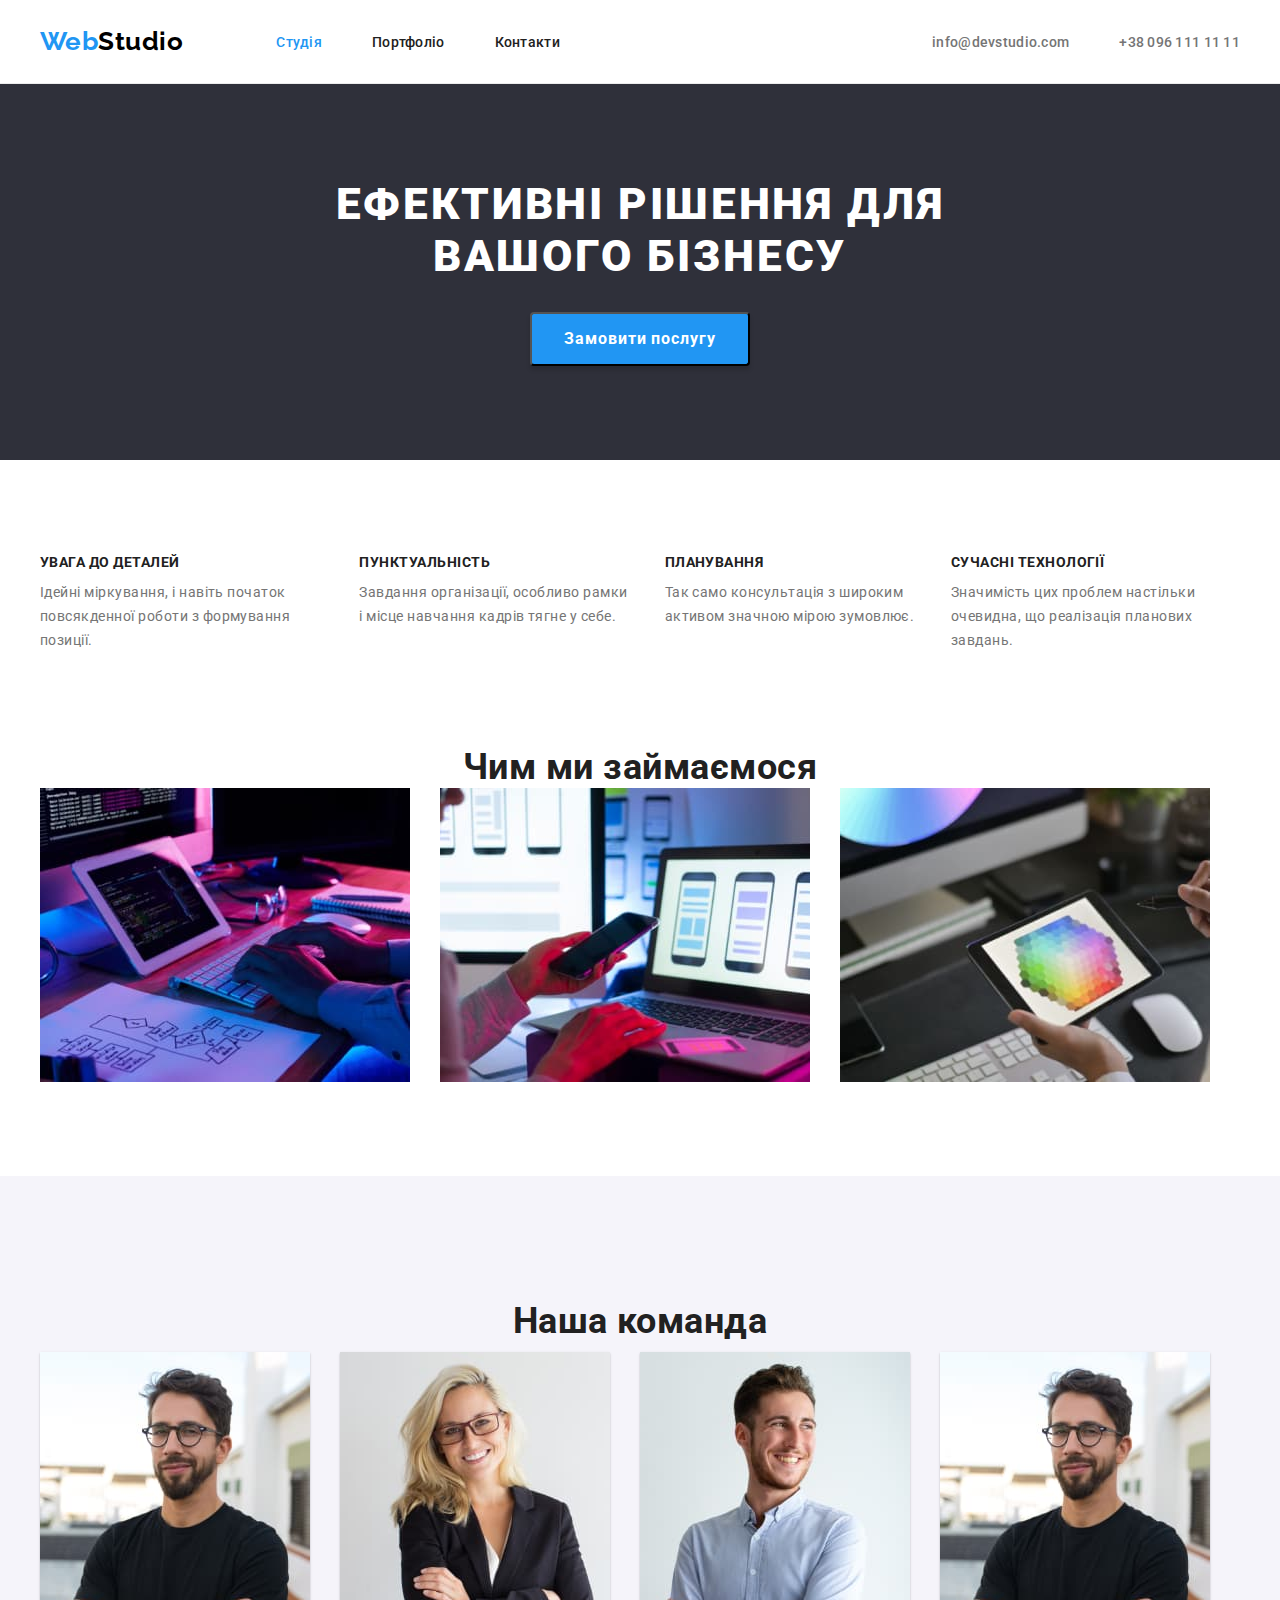
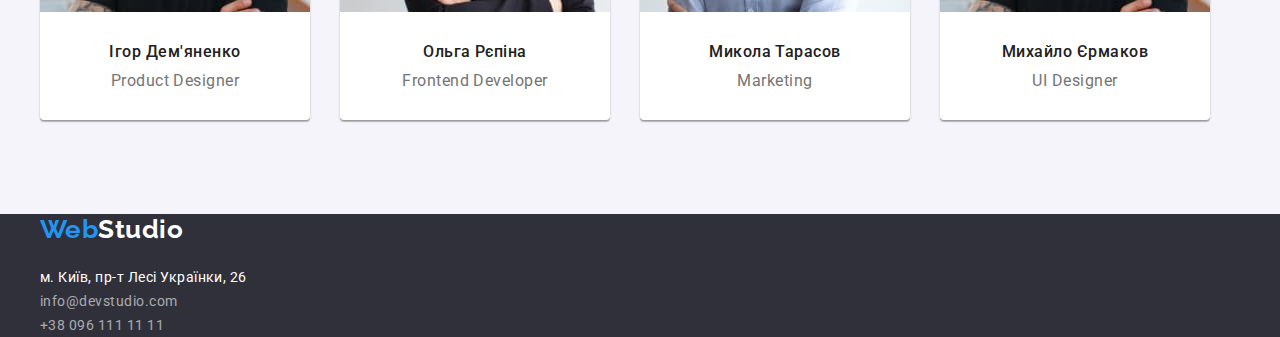
==== commit de02206e: "create button" ====
--- a/index.html
+++ b/index.html
@@ -36,9 +36,9 @@
             ><span class="logo-span">Web</span>Studio</a
           >
           <ul class="site-nav list">
-            <li><a class="link" href="./index.html">Студія </a></li>
+            <li><a class="link current" href="./index.html">Студія </a></li>
             <li>
-              <a class="link current" href="./portfolio.html">Портфоліо</a>
+              <a class="link" href="./portfolio.html">Портфоліо</a>
             </li>
             <li><a class="link" href="#">Контакти</a></li>
           </ul>
--- a/css/styles.css
+++ b/css/styles.css
@@ -51,9 +51,6 @@
   padding-left: 15px;
   padding-right: 15px;
   margin: 0 auto;
-
-  outline: 2px solid rgb(230, 8, 111);
-  outline-offset: -2px;
 }
 
 .section {
@@ -87,7 +84,6 @@
 }
 .header-container {
   display: flex;
-  background-color: #ddf6a5;
 }
 
 .main-nav {
@@ -99,43 +95,13 @@
 .auth-nav {
   display: flex;
   gap: 50px;
-}
-
-/* Header container
-.header-container {
-  display: flex;
-  background-color: #ddf6a5;
-  margin-right: auto;
-  border-bottom: 1px solid var(--border-cl);
-}
-.main-nav-container {
-  display: flex;
-  background-color: #b0d9ec;
-}
-.site-nav {
-  display: flex;
-  background-color: #e71062;
-  gap: 50px;
   padding: 32px 0;
-  margin-right: auto;
-  align-items: center;
-}
-.auth-nav {
-  display: flex;
-  background-color: #89d141;
-  gap: 50px;
+}
+
+.auth-nav .auth-nav {
+  display: block;
   padding: 32px 0;
-  justify-content: flex-end;
-  align-items: center;
-}
-
-.logo {
-  background-color: #bbb5b5;
-  margin-right: 93px;
-  padding-top: 24px;
-  padding-bottom: 25px;
-  align-items: center;
-} */
+}
 
 /* LOGO */
 .logo {
@@ -145,6 +111,8 @@
   font-weight: 700;
   font-size: 26px;
   line-height: calc(31 / 26);
+  margin-right: 93px;
+  display: block;
 }
 
 .logo-span {
@@ -227,26 +195,6 @@
 .button:focus {
   background-color: var(--btn-hover-cl);
 }
-
-/* .hero-button {
-  font-family: inherit;
-  background-color: var(--accent-bcg-cl);
-  color: var(--hero-txt-cl);
-  font-weight: 700;
-  letter-spacing: 0.06em;
-  line-height: calc(30 / 16);
-  text-align: center;
-  cursor: pointer;
-  box-shadow: var(--box-shadow-button);
-  border-radius: var(--border-radius-button);
-
-  padding: 10px 32px;
-}
-
-.hero-button:hover,
-.hero-button:focus {
-  background-color: var(--btn-hover-cl);
-} */
 
 /* FEATURES Преимущества*/
 .features .item-title {
@@ -339,9 +287,6 @@
   font-size: 16px;
   line-height: calc(19 / 16);
   margin: 30px 0 10px;
-
-  outline: 2px solid rgb(230, 8, 111);
-  outline-offset: -2px;
 }
 
 .team-item .position {
@@ -354,30 +299,41 @@
 /* team-list-container */
 
 /* GALLERY - page Portfolio */
-
-.filtr-item .btn {
-  color: var(--title-txt-cl);
-  background-color: var(--secondary-bcg-cl);
-
-  font-family: inherit;
-  font-weight: 500;
-  font-size: 16px;
-  line-height: calc(26 / 16);
-  text-align: center;
-  cursor: pointer;
-}
-
-.filtr-item .btn:hover,
-.filtr-item .btn:focus {
-  color: var(--btn-txt-cl);
-  background-color: var(--accent-bcg-cl);
-}
-
 .filtr {
   display: flex;
   gap: 8px;
   margin-bottom: 50px;
   justify-content: center;
+}
+
+.filtr .btn {
+  color: var(--title-txt-cl);
+  background-color: var(--secondary-bcg-cl);
+  font-family: inherit;
+  font-weight: 500;
+  font-size: 16px;
+  line-height: calc(26 / 16);
+  text-align: center;
+  cursor: pointer;
+
+  border-radius: var(--border-radius-button);
+  border-color: none;
+
+  padding: 6px 22px;
+}
+
+.btn.current-btn {
+  background-color: var(--btn-hover-cl);
+  box-shadow: var(--box-shadow-active);
+  color: var(--btn-txt-cl);
+}
+
+.btn:hover,
+.btn:focus {
+  color: var(--btn-txt-cl);
+  background-color: var(--accent-bcg-cl);
+
+  box-shadow: var(--box-shadow-active);
 }
 
 .gallery .img-name {
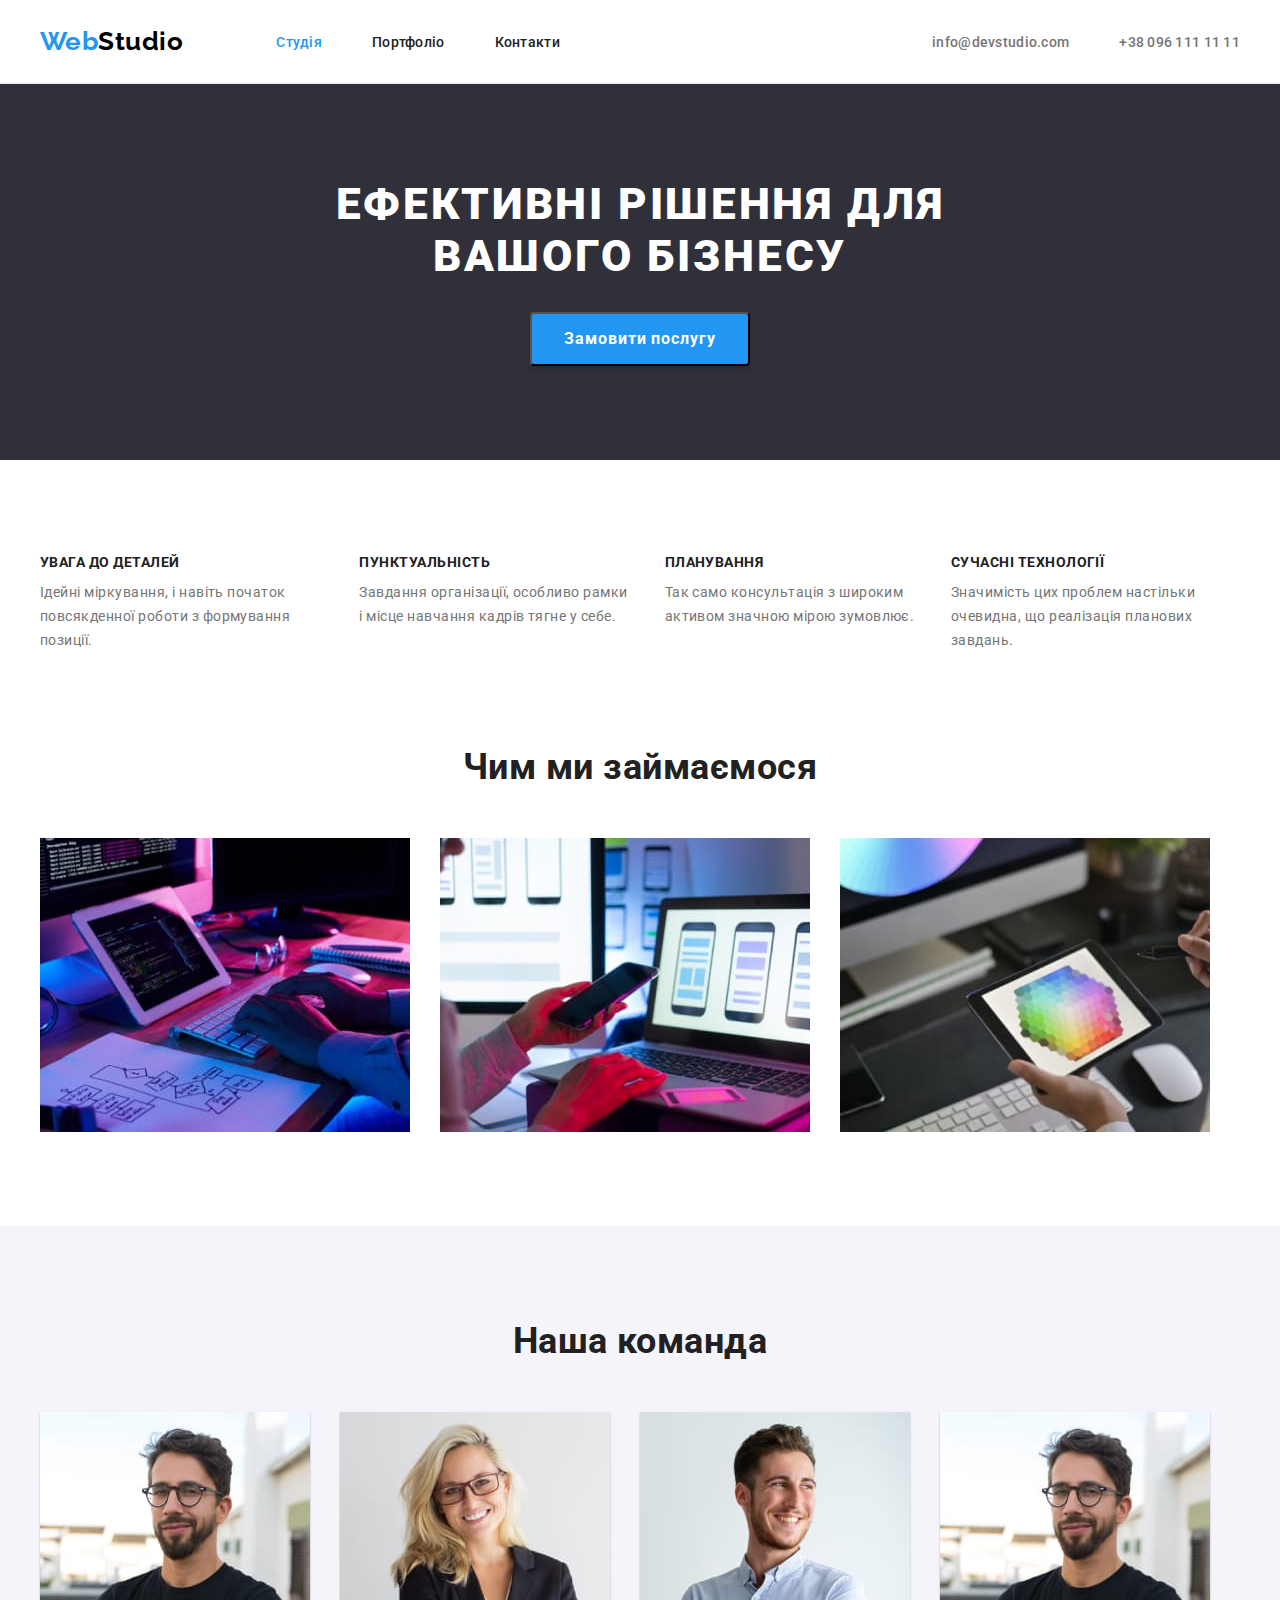
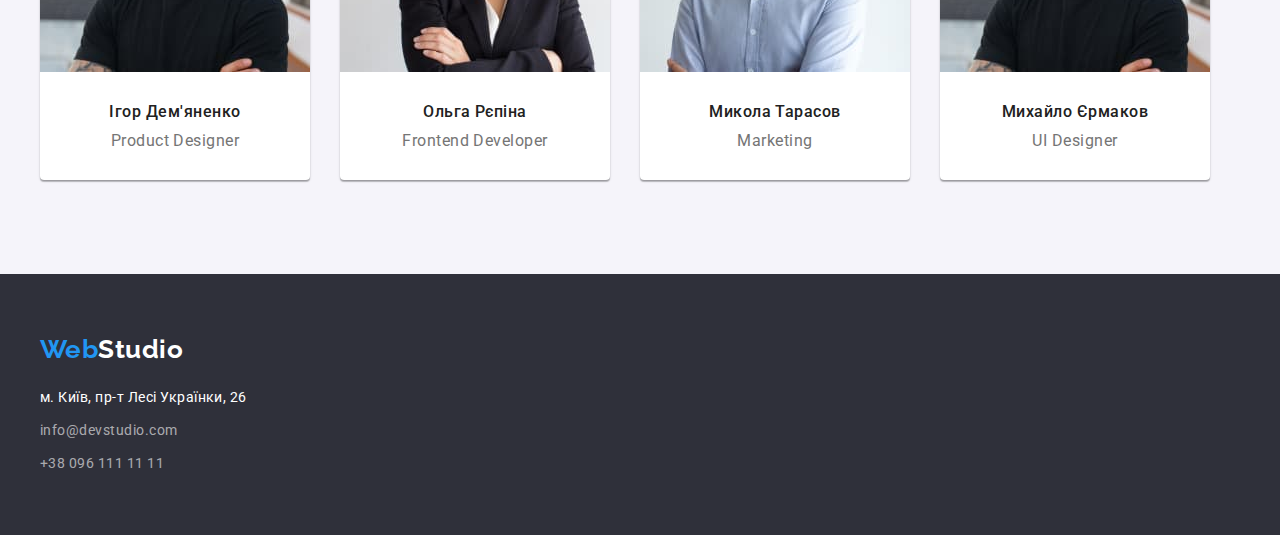
==== commit bca84515: "corrects buttoms" ====
--- a/index.html
+++ b/index.html
@@ -107,7 +107,7 @@
       <!--COMPETITION секция - 3 фото -->
       <section class="competition section">
         <div class="container">
-          <h2 class="competition-title">Чим ми займаємося</h2>
+          <h2 class="competition-title title">Чим ми займаємося</h2>
           <ul class="competition-list">
             <li class="competition-item list">
               <img
@@ -143,7 +143,7 @@
       <!--Команда-->
       <section class="team section">
         <div class="container">
-          <h2 class="team-title">Наша команда</h2>
+          <h2 class="team-title title">Наша команда</h2>
           <ul class="team-list list">
             <li class="team-item">
               <img
@@ -196,21 +196,39 @@
     <!--Подвал-->
     <footer class="footer">
       <div class="container">
-        <a href="/" class="logo" lang="en"
+        <a href="#" class="logo" lang="en"
           ><span class="logo-span">Web</span>Studio</a
         >
 
         <address class="adress list">
-          <p class="location">м. Київ, пр-т Лесі Українки, 26</p>
-
           <ul class="auth-list list">
-            <li>
-              <a class="link" href="mailto:info@devstudio.com"
+            <li class="auth-item">
+              <a
+                class="link"
+                href="https://goo.gl/maps/wsndduZ66pt86pKw6"
+                target="_blank"
+                rel="noopener norefferer nofollow"
+              >
+                м. Київ, пр-т Лесі Українки, 26
+              </a>
+            </li>
+            <li class="auth-item">
+              <a
+                class="link transparent"
+                href="mailto:info@devstudio.com"
+                target="_blank"
+                rel="noopener norefferer nofollow"
                 >info@devstudio.com</a
               >
             </li>
-            <li>
-              <a class="link" href="tel:+380961111111">+38 096 111 11 11</a>
+            <li class="auth-item">
+              <a
+                class="link transparent"
+                href="tel:+380961111111"
+                target="_blank"
+                rel="noopener norefferer nofollow"
+                >+38 096 111 11 11</a
+              >
             </li>
           </ul>
         </address>
--- a/css/styles.css
+++ b/css/styles.css
@@ -237,12 +237,14 @@
 /* Features container */
 
 /* COMPETITION */
-.competition-title {
+.title {
   color: var(--title-txt-cl);
   font-weight: 700;
   font-size: 36px;
   line-height: calc(42 / 36);
   text-align: center;
+
+  margin-bottom: 50px;
 }
 
 /* Competitio container */
@@ -272,14 +274,14 @@
   border-bottom-left-radius: 4px;
 }
 
-.team-title {
+/* .team-title {
   color: var(--title-txt-cl);
   font-weight: 700;
   font-size: 36px;
   line-height: calc(42 / 36);
   text-align: center;
   margin: 30px 0 10px;
-}
+} */
 
 .team-item .title {
   color: var(--title-txt-cl);
@@ -317,7 +319,7 @@
   cursor: pointer;
 
   border-radius: var(--border-radius-button);
-  border-color: none;
+  border-color: #eeeeee;
 
   padding: 6px 22px;
 }
@@ -360,6 +362,10 @@
 }
 
 /* FOOTER */
+.footer {
+  padding: 60px 0;
+}
+
 .footer .logo {
   color: var(--main-bcg-cl);
   text-decoration: none;
@@ -367,10 +373,13 @@
   font-weight: 700;
   font-size: 26px;
   line-height: 1.19;
-}
+
+  margin-right: 0;
+  margin-bottom: 20px;
+}
+
 .footer .logo-span {
   color: var(--accent-txt-cl);
-  padding: 60px 0;
 }
 
 .adress .location {
@@ -379,19 +388,27 @@
   font-size: 14px;
   line-height: calc(24 / 14);
 }
-.adress .auth-list {
+
+.auth-item .link {
+  color: var(--btn-txt-cl);
+  font-style: normal;
+  font-size: 14px;
+  line-height: calc(24 / 14);
+}
+
+.auth-item:not(:last-child) {
+  margin-bottom: 9px;
+}
+
+.link.transparent {
   color: var(--footer-link-cl);
-  font-style: normal;
-  font-size: 14px;
-  line-height: calc(24 / 14);
-}
-
-/* footer-container */
-/* .footer-container {
-  background-color: #e71062;
-  align-items: flex-start;
-} */
+}
+
 .footer .logo {
-  margin-right: 0;
-  margin-bottom: 20px;
-}
+  color: var(--main-bcg-cl);
+  text-decoration: none;
+  font-family: Raleway, sans-serif;
+  font-weight: 700;
+  font-size: 26px;
+  line-height: 1.19;
+}
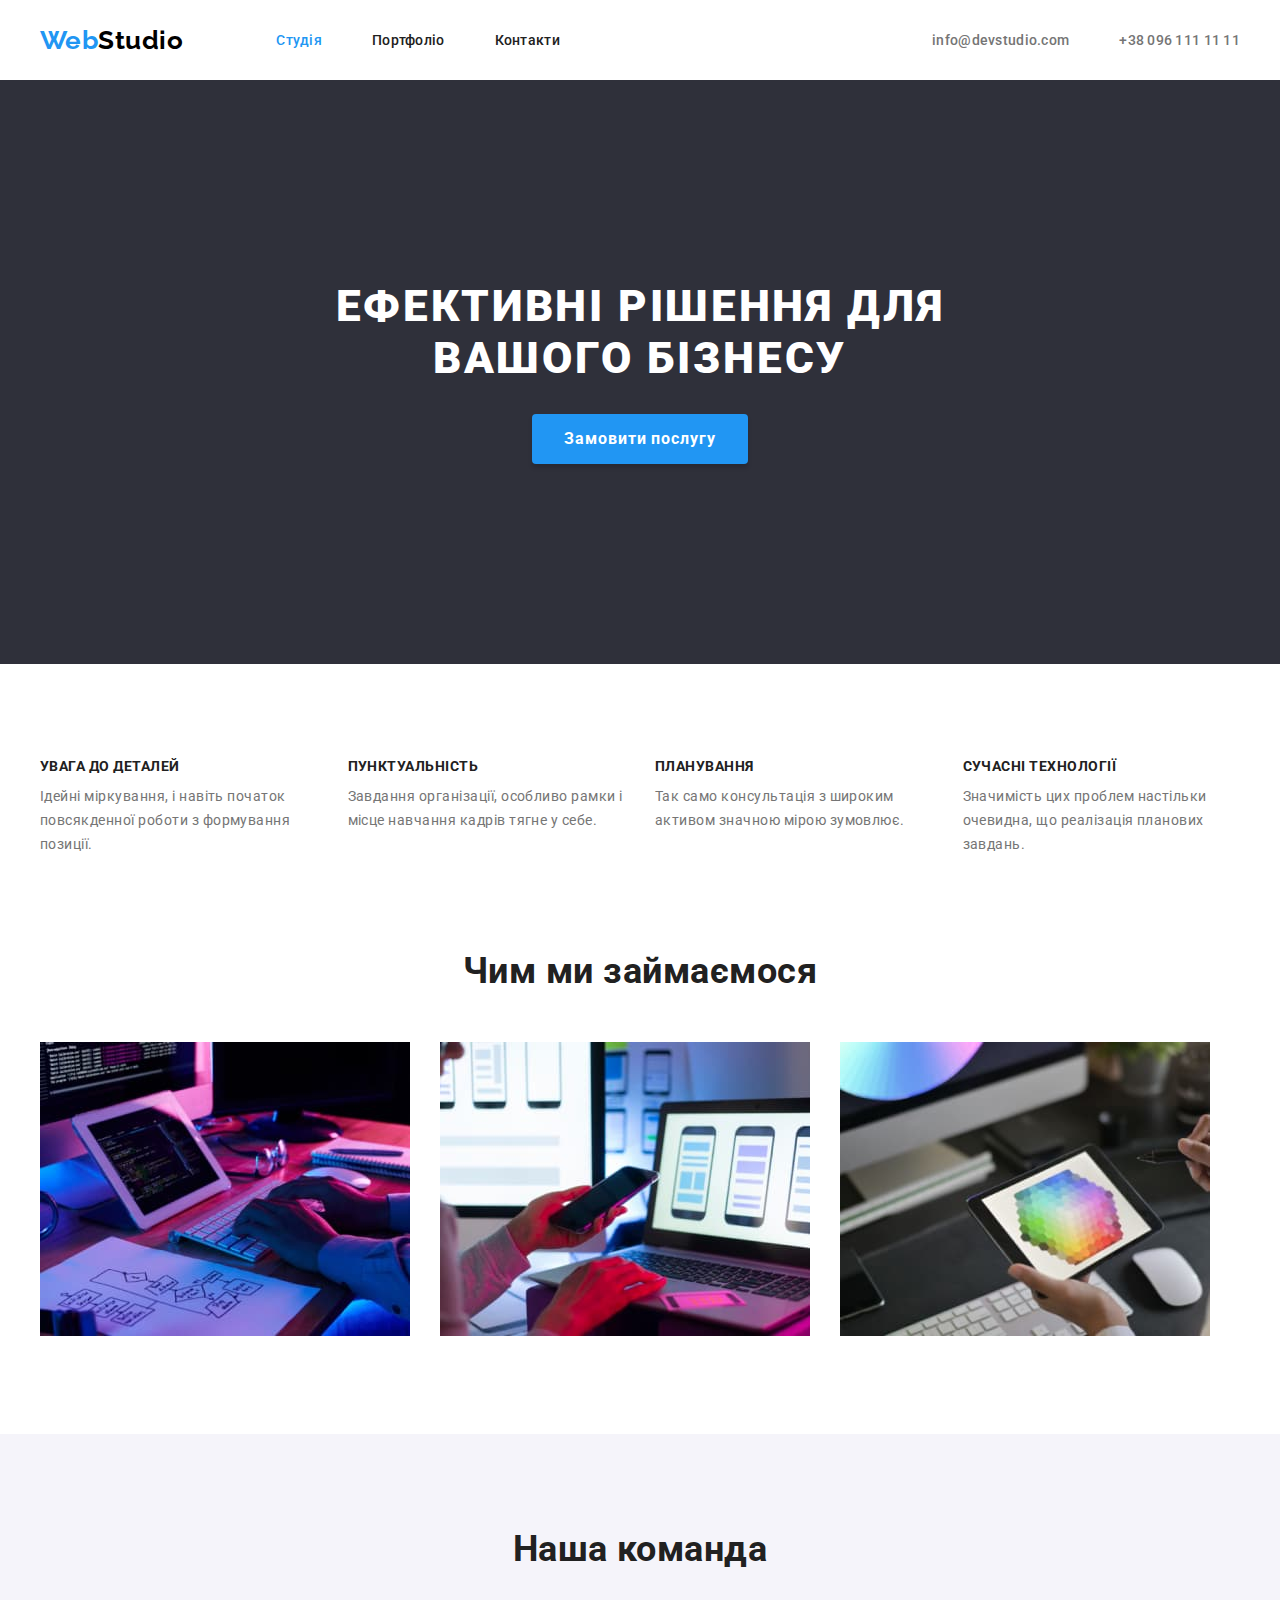
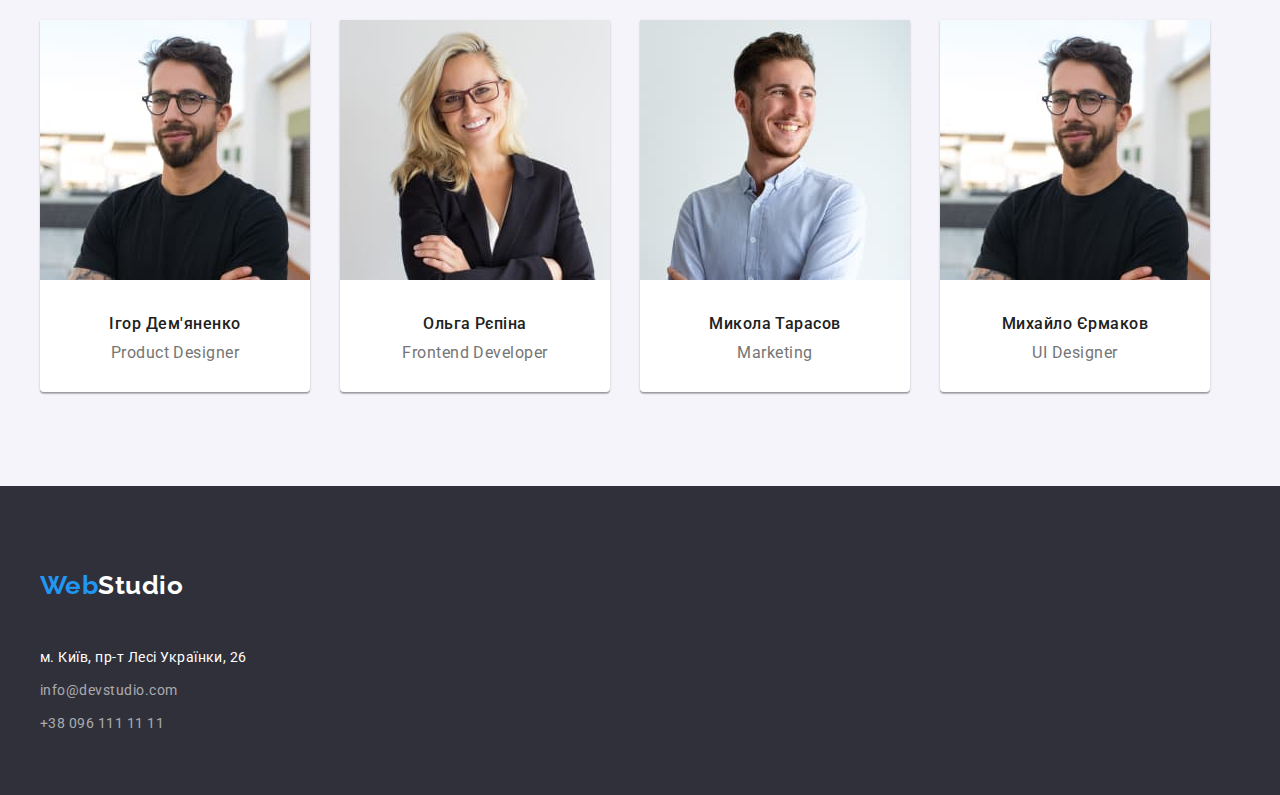
==== commit a4a64e47: "corrects bottom" ====
--- a/index.html
+++ b/index.html
@@ -58,7 +58,7 @@
 
     <!--Герой-->
     <main>
-      <section class="hero section">
+      <section class="hero">
         <div class="container">
           <h2 class="hero-title">Ефективні рішення для вашого бізнесу</h2>
           <button type="button" class="button">Замовити послугу</button>
@@ -70,7 +70,7 @@
         <div class="container">
           <h2 class="visually-hidden">Наші конкурентні переваги</h2>
           <ul class="feature-list list">
-            <li class="item">
+            <li class="feature-item">
               <h3 class="item-title list">Увага до деталей</h3>
               <p class="text">
                 Ідейні міркування, і навіть початок повсякденної роботи з
@@ -78,7 +78,7 @@
               </p>
             </li>
 
-            <li class="item">
+            <li class="feature-item">
               <h3 class="item-title list">Пунктуальність</h3>
               <p class="text">
                 Завдання організації, особливо рамки і місце навчання кадрів
@@ -86,14 +86,14 @@
               </p>
             </li>
 
-            <li class="item">
+            <li class="feature-item">
               <h3 class="item-title list">Планування</h3>
               <p class="text">
                 Так само консультація з широким активом значною мірою зумовлює.
               </p>
             </li>
 
-            <li class="item">
+            <li class="feature-item">
               <h3 class="item-title list">Сучасні технології</h3>
               <p class="text">
                 Значимість цих проблем настільки очевидна, що реалізація
--- a/css/styles.css
+++ b/css/styles.css
@@ -20,7 +20,8 @@
   --accent-bcg-cl: #2196f3;
   --btn-hover-cl: #188ce8;
 
-  --border-cl: #ececec;
+  --header-border-cl: #ececec;
+  --btn-border-color: #EEEEEE;
   --border-radius-button: 4px;
   --border-radius-cards: 0px 0px 4px 4px;
   --box-shadow-button: 0px 4px 4px rgba(0, 0, 0, 0.15);
@@ -29,10 +30,10 @@
   --box-shadow-cards: 0px 1px 3px rgba(0, 0, 0, 0.12),
     0px 1px 1px rgba(0, 0, 0, 0.14), 0px 2px 1px rgba(0, 0, 0, 0.2);
 
+  
   /*  */
   --items: 3;
   --indent: 30px;
-}
 
 * {
   margin: 0;
@@ -67,7 +68,7 @@
   list-style: none;
 }
 
-img {
+.img {
   display: block;
   max-width: 100%;
   height: auto;
@@ -75,12 +76,11 @@
 
 /* ^^^^^^^^
 HEADER^^^^^^^ */
-header {
+
+.header {
   background-color: var(--hero-txt-cl);
-}
-
-.header {
-  border-bottom: 1px solid var(--border-cl);
+  border-bottom: 1px solid var(--header-border-cl);
+  border: 0;
 }
 .header-container {
   display: flex;
@@ -92,13 +92,13 @@
   align-items: center;
 }
 .site-nav,
-.auth-nav {
+.auth-nav  {
   display: flex;
   gap: 50px;
-  padding: 32px 0;
-}
-
-.auth-nav .auth-nav {
+  /* padding: 32px 0; */
+}
+.site-nav .link,
+.auth-nav .link {
   display: block;
   padding: 32px 0;
 }
@@ -113,6 +113,7 @@
   line-height: calc(31 / 26);
   margin-right: 93px;
   display: block;
+  padding: 24px 0;
 }
 
 .logo-span {
@@ -158,6 +159,7 @@
 }
 .hero {
   text-align: center;
+  padding: 200px 0;
 }
 .hero-title {
   color: var(--hero-txt-cl);
@@ -184,6 +186,8 @@
   letter-spacing: 0.06em;
   text-align: center;
   cursor: pointer;
+
+  border: 0;
 
   box-shadow: var(--box-shadow-button);
   border-radius: var(--border-radius-button);
@@ -227,14 +231,18 @@
 
 .feature-list {
   display: flex;
-  gap: 30px;
-}
-
-.features-item {
+  flex-wrap: wrap;
+}
+
+.feature-item {
   width: calc((100% - 90px) / 4);
-}
-
-/* Features container */
+  margin-right: 30px;
+}
+
+.feature-item:nth-child(4n) {
+  margin-right: 0;
+} 
+
 
 /* COMPETITION */
 .title {
@@ -273,15 +281,6 @@
   border-bottom-right-radius: 4px;
   border-bottom-left-radius: 4px;
 }
-
-/* .team-title {
-  color: var(--title-txt-cl);
-  font-weight: 700;
-  font-size: 36px;
-  line-height: calc(42 / 36);
-  text-align: center;
-  margin: 30px 0 10px;
-} */
 
 .team-item .title {
   color: var(--title-txt-cl);
@@ -319,7 +318,7 @@
   cursor: pointer;
 
   border-radius: var(--border-radius-button);
-  border-color: #eeeeee;
+  border: 0;
 
   padding: 6px 22px;
 }
@@ -334,7 +333,6 @@
 .btn:focus {
   color: var(--btn-txt-cl);
   background-color: var(--accent-bcg-cl);
-
   box-shadow: var(--box-shadow-active);
 }
 
@@ -344,6 +342,7 @@
   font-size: 18px;
   line-height: calc(36 / 18);
   letter-spacing: 0.06em;
+  margin-bottom: 4px;
 }
 
 .gallery .img-type {
@@ -360,6 +359,13 @@
 .gallery .item {
   flex-basis: calc((100% - var(--indent) * (var(--items) - 1)) / var(--items));
 }
+
+.item-text {
+  padding: 20px 24px;
+  border-right: 1px solid var(--card-border);
+  border-left: 1px solid var(--card-border);
+  border-bottom: 1px solid var(--card-border); 
+} 
 
 /* FOOTER */
 .footer {
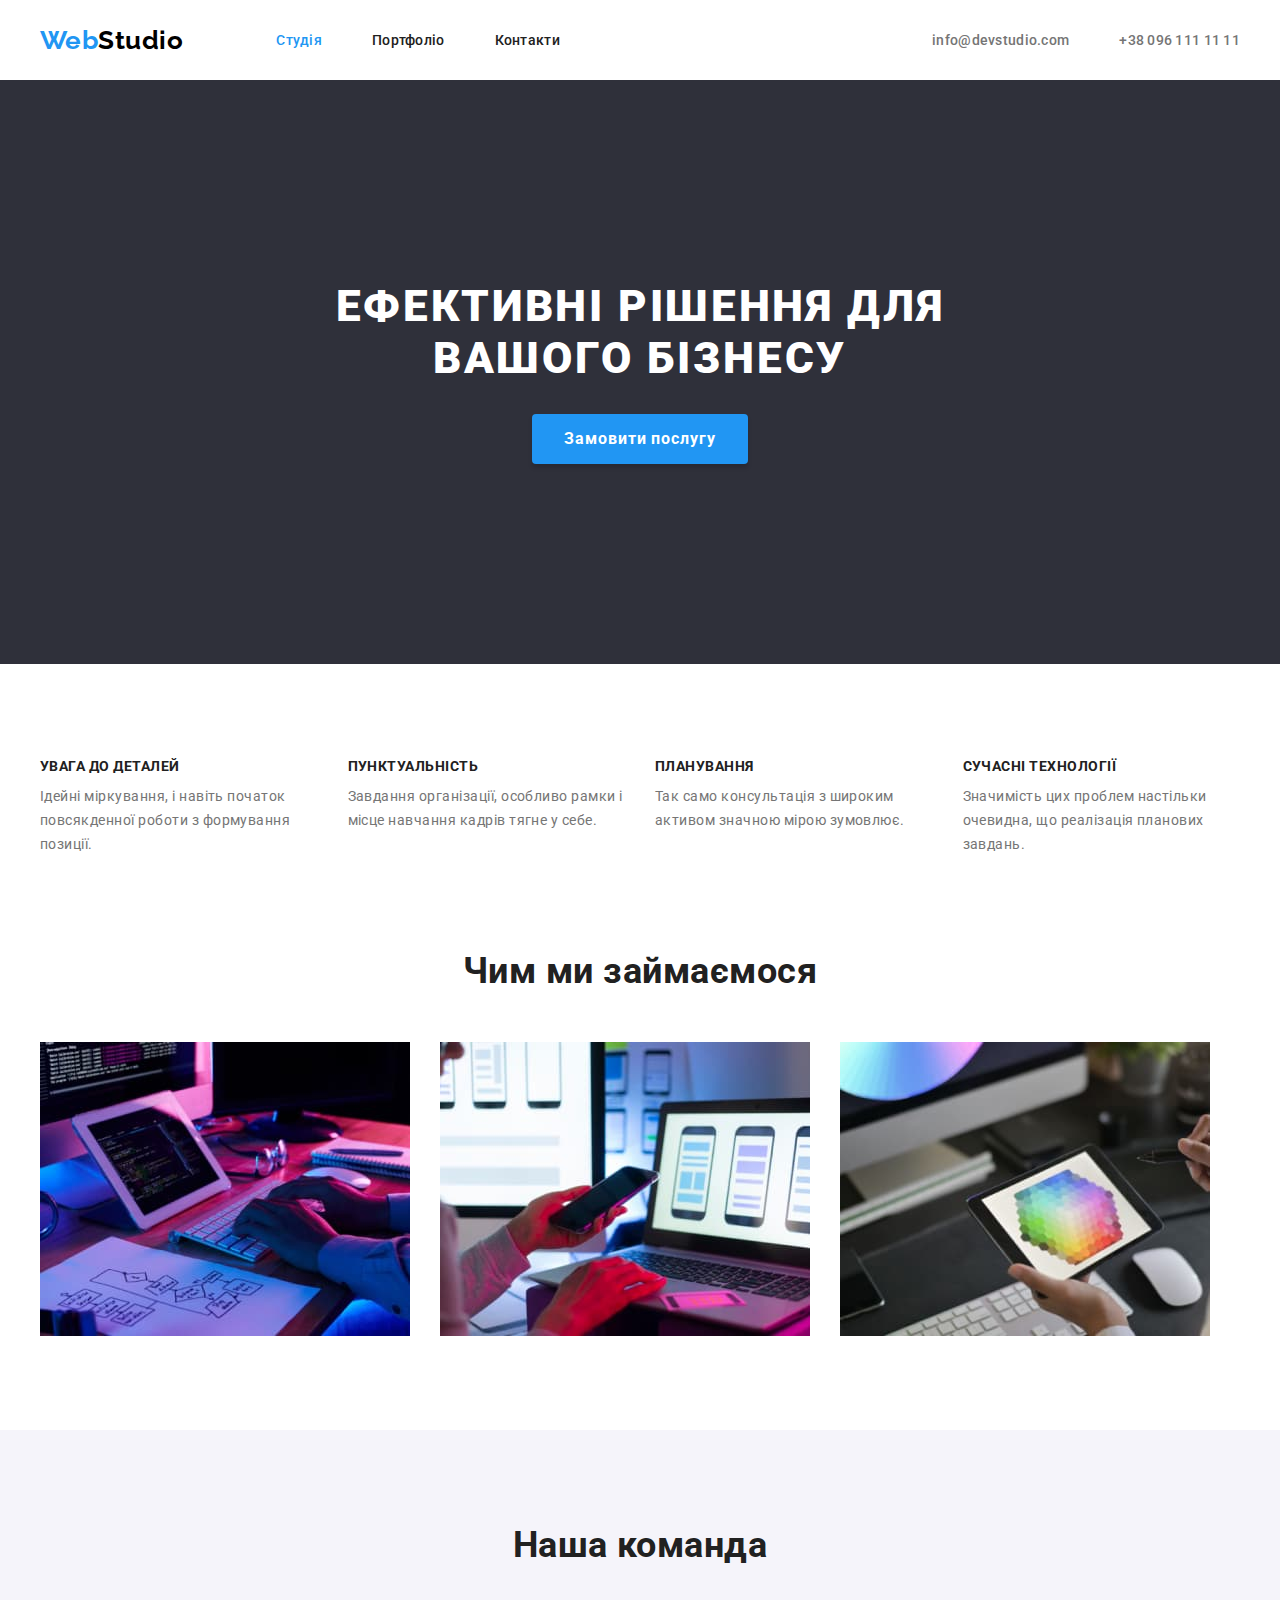
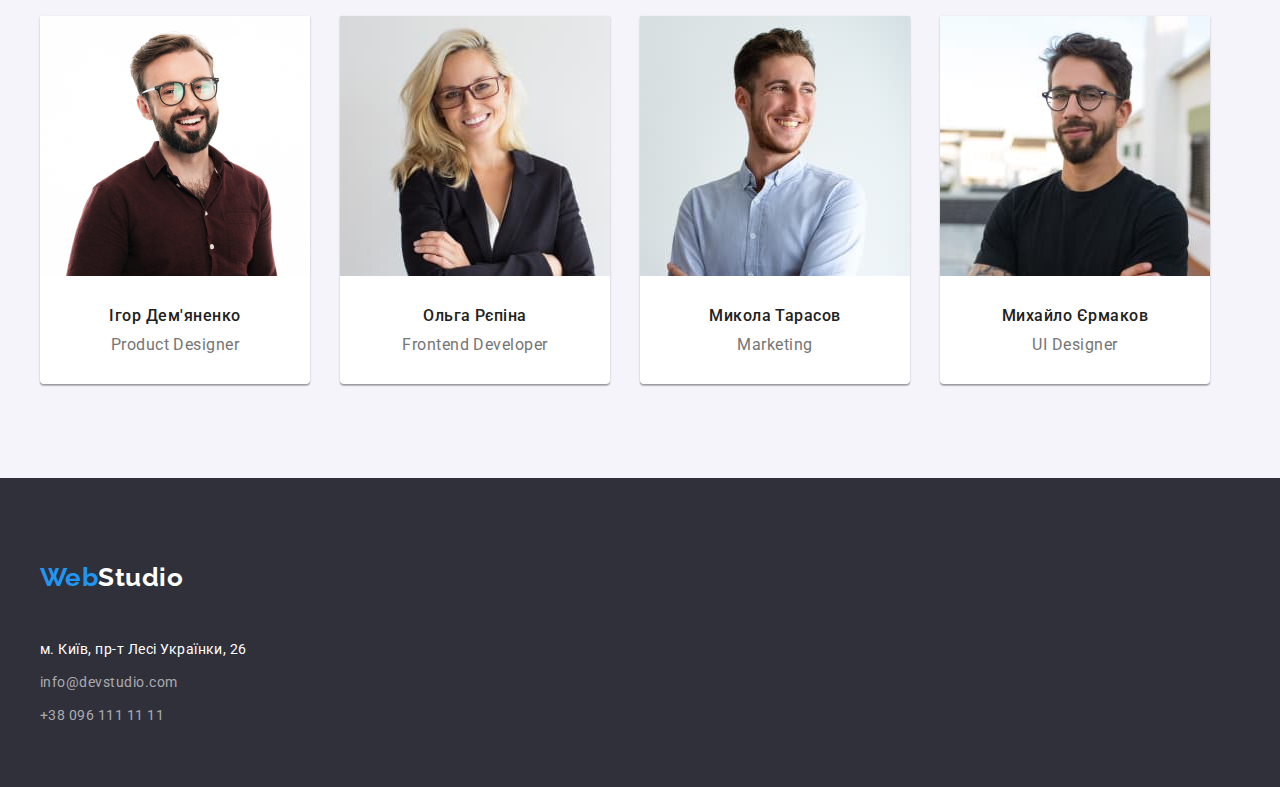
==== commit 2611bf51: "corrects HW" ====
--- a/index.html
+++ b/index.html
@@ -110,7 +110,7 @@
           <h2 class="competition-title title">Чим ми займаємося</h2>
           <ul class="competition-list">
             <li class="competition-item list">
-              <img
+              <img class="img"
                 src="./images/1p-work/img11.jpg"
                 alt="За комп'ютером працює людина"
                 width="370"
@@ -119,7 +119,7 @@
             </li>
 
             <li class="competition-item list">
-              <img
+              <img class="img"
                 src="./images/1p-work/img21.jpg"
                 alt="За ноутбуком працює людина та в руці тримає мобільний телефон. 
               На моніторі ноутбука схематично зображені три мобільні телефони"
@@ -129,7 +129,7 @@
             </li>
 
             <li class="competition-item list">
-              <img
+              <img class="img"
                 src="./images/1p-work/img31.jpg"
                 alt="В руках людина тримає планшет з зображенням градієнту кольорів"
                 width="370"
@@ -146,7 +146,7 @@
           <h2 class="team-title title">Наша команда</h2>
           <ul class="team-list list">
             <li class="team-item">
-              <img
+              <img class="img"
                 src="./images/1p-comanda/squosh/igor.jpg"
                 alt="фотографія Ігора"
                 width="270"
@@ -157,7 +157,7 @@
             </li>
 
             <li class="team-item">
-              <img
+              <img class="img"
                 src="./images/1p-comanda/squosh/olga.jpg"
                 alt="фотографія Ольги"
                 width="270"
@@ -168,7 +168,7 @@
             </li>
 
             <li class="team-item">
-              <img
+              <img class="img"
                 src="./images/1p-comanda/squosh/mykola.jpg"
                 alt="фотографія Миколи"
                 width="270"
@@ -179,7 +179,7 @@
             </li>
 
             <li class="team-item">
-              <img
+              <img class="img"
                 src="./images/1p-comanda/squosh/mykhailo.jpg"
                 alt="фотографія Михайла"
                 width="270"
--- a/css/styles.css
+++ b/css/styles.css
@@ -34,6 +34,7 @@
   /*  */
   --items: 3;
   --indent: 30px;
+}
 
 * {
   margin: 0;
@@ -236,13 +237,13 @@
 
 .feature-item {
   width: calc((100% - 90px) / 4);
-  margin-right: 30px;
+  /* flex-basis: calc((100 - 3 * 30) / 4);  */
+   margin-right: 30px; 
 }
 
 .feature-item:nth-child(4n) {
-  margin-right: 0;
-} 
-
+  margin-right: 0; 
+}  
 
 /* COMPETITION */
 .title {
@@ -364,7 +365,7 @@
   padding: 20px 24px;
   border-right: 1px solid var(--card-border);
   border-left: 1px solid var(--card-border);
-  border-bottom: 1px solid var(--card-border); 
+  border-bottom: 1px solid var(--card-border);  
 } 
 
 /* FOOTER */
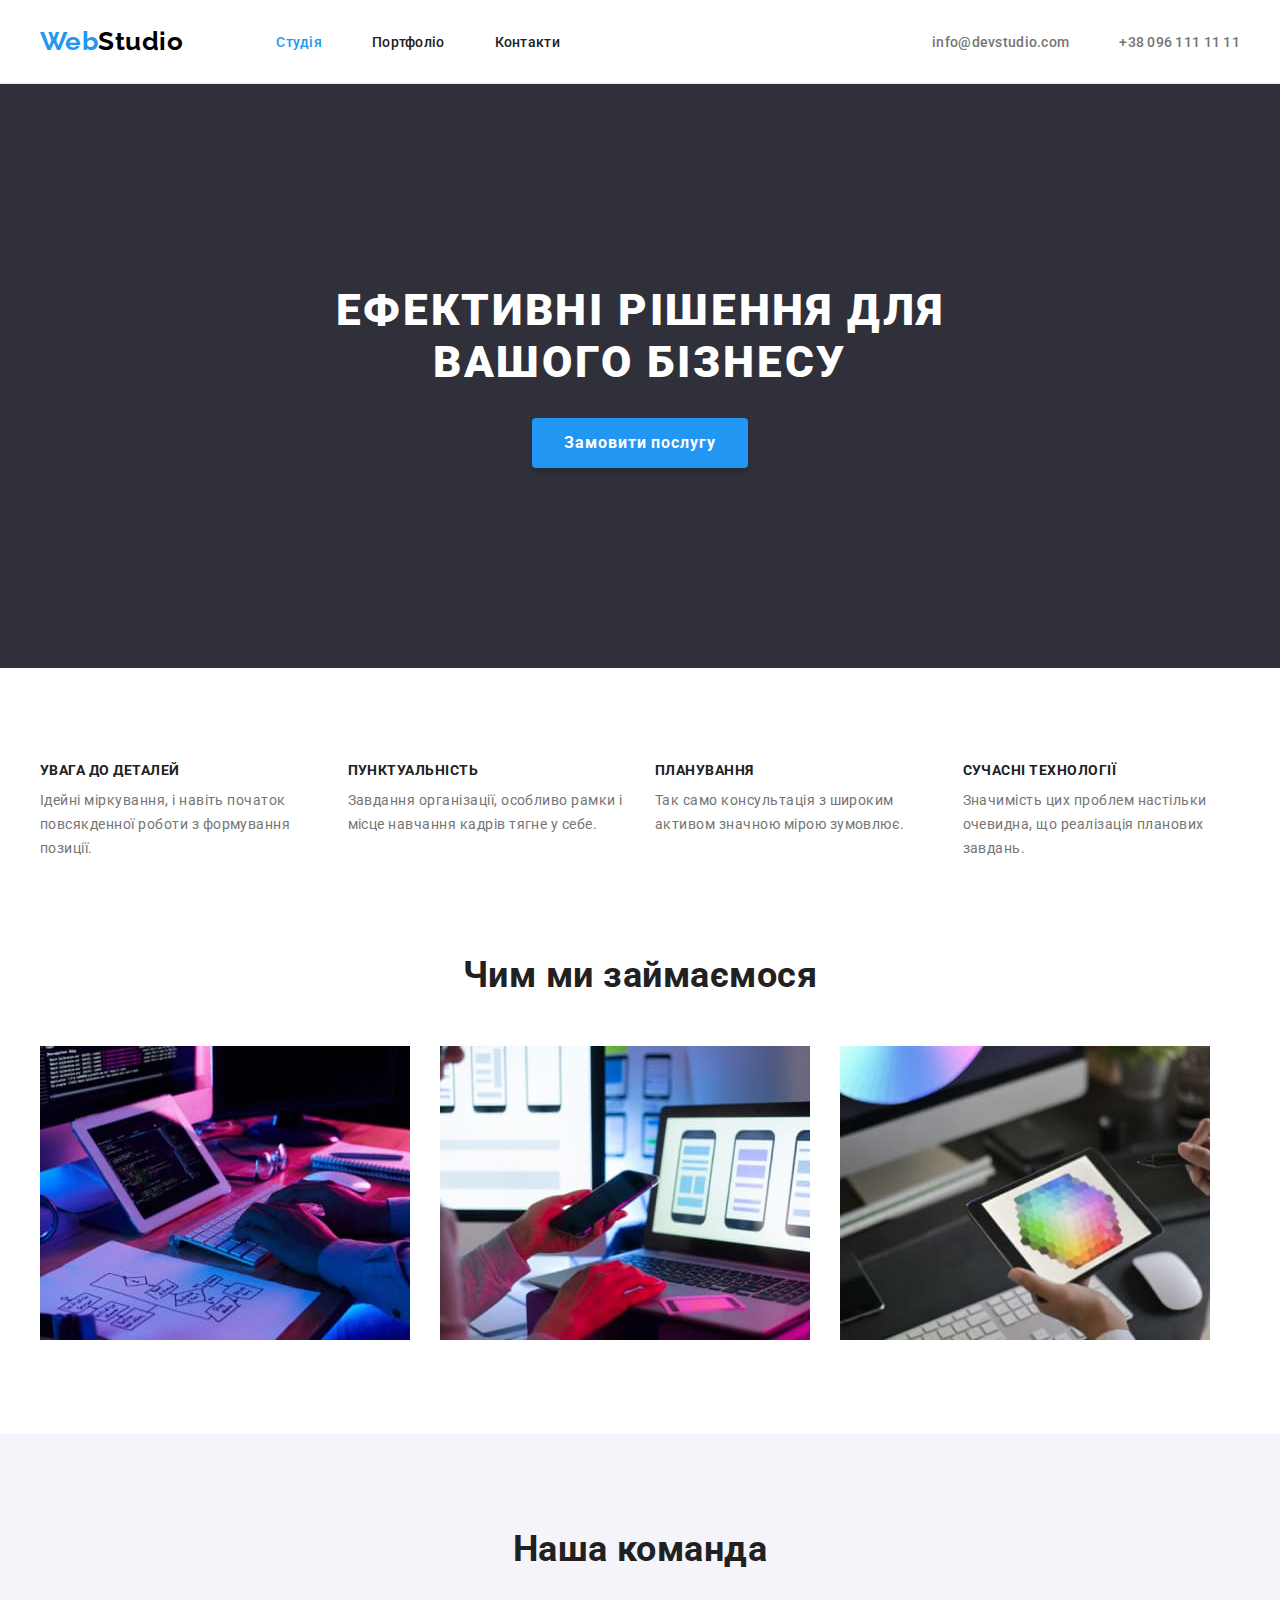
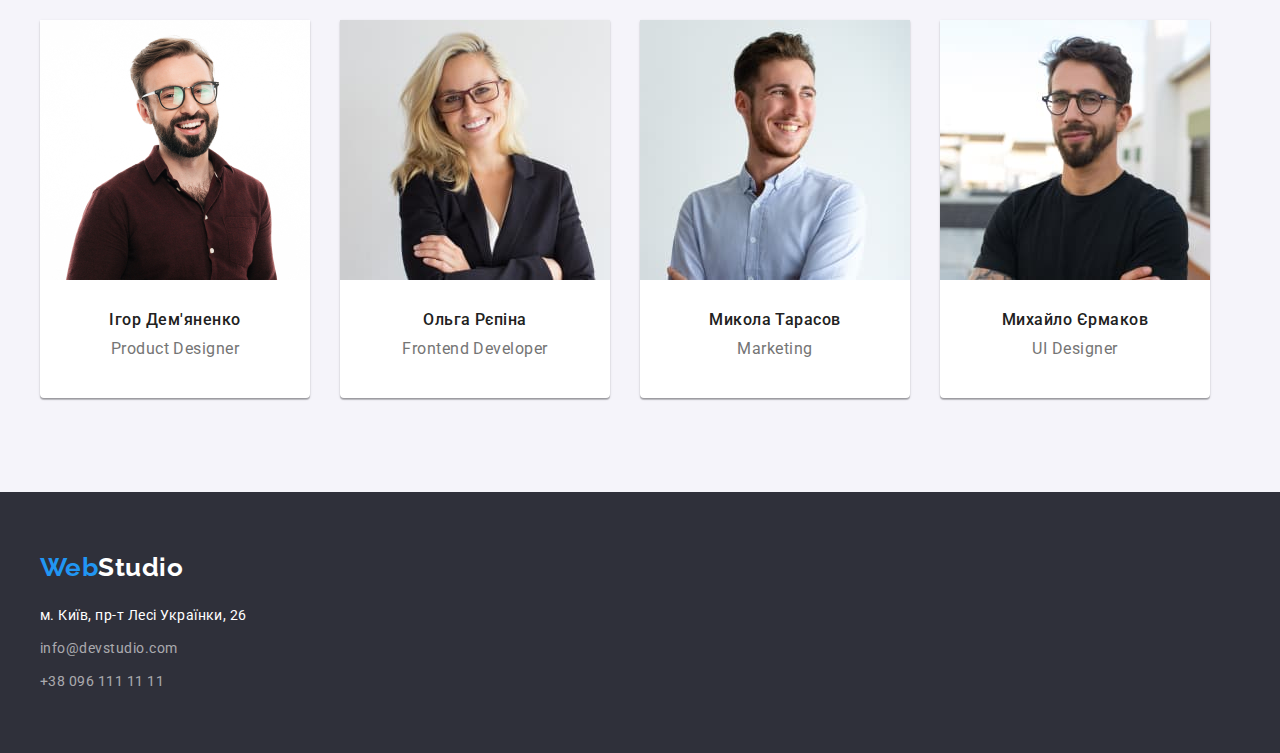
==== commit 7911b372: "corrects HW (2)" ====
--- a/index.html
+++ b/index.html
@@ -110,7 +110,8 @@
           <h2 class="competition-title title">Чим ми займаємося</h2>
           <ul class="competition-list">
             <li class="competition-item list">
-              <img class="img"
+              <img
+                class="img"
                 src="./images/1p-work/img11.jpg"
                 alt="За комп'ютером працює людина"
                 width="370"
@@ -119,7 +120,8 @@
             </li>
 
             <li class="competition-item list">
-              <img class="img"
+              <img
+                class="img"
                 src="./images/1p-work/img21.jpg"
                 alt="За ноутбуком працює людина та в руці тримає мобільний телефон. 
               На моніторі ноутбука схематично зображені три мобільні телефони"
@@ -129,7 +131,8 @@
             </li>
 
             <li class="competition-item list">
-              <img class="img"
+              <img
+                class="img"
                 src="./images/1p-work/img31.jpg"
                 alt="В руках людина тримає планшет з зображенням градієнту кольорів"
                 width="370"
@@ -146,47 +149,59 @@
           <h2 class="team-title title">Наша команда</h2>
           <ul class="team-list list">
             <li class="team-item">
-              <img class="img"
+              <img
+                class="img"
                 src="./images/1p-comanda/squosh/igor.jpg"
                 alt="фотографія Ігора"
                 width="270"
                 height="260"
               />
-              <h3 class="title">Ігор Дем'яненко</h3>
-              <p class="position" lang="en">Product Designer</p>
-            </li>
-
-            <li class="team-item">
-              <img class="img"
+              <div class="team-text">
+                <h3 class="title">Ігор Дем'яненко</h3>
+                <p class="position" lang="en">Product Designer</p>
+              </div>
+            </li>
+
+            <li class="team-item">
+              <img
+                class="img"
                 src="./images/1p-comanda/squosh/olga.jpg"
                 alt="фотографія Ольги"
                 width="270"
                 height="260"
               />
-              <h3 class="title">Ольга Рєпіна</h3>
-              <p class="position" lang="en">Frontend Developer</p>
-            </li>
-
-            <li class="team-item">
-              <img class="img"
+              <div class="team-text">
+                <h3 class="title">Ольга Рєпіна</h3>
+                <p class="position" lang="en">Frontend Developer</p>
+              </div>
+            </li>
+
+            <li class="team-item">
+              <img
+                class="img"
                 src="./images/1p-comanda/squosh/mykola.jpg"
                 alt="фотографія Миколи"
                 width="270"
                 height="260"
               />
-              <h3 class="title">Микола Тарасов</h3>
-              <p class="position" lang="en">Marketing</p>
-            </li>
-
-            <li class="team-item">
-              <img class="img"
+              <div class="team-text">
+                <h3 class="title">Микола Тарасов</h3>
+                <p class="position" lang="en">Marketing</p>
+              </div>
+            </li>
+
+            <li class="team-item">
+              <img
+                class="img"
                 src="./images/1p-comanda/squosh/mykhailo.jpg"
                 alt="фотографія Михайла"
                 width="270"
                 height="260"
               />
-              <h3 class="title">Михайло Єрмаков</h3>
-              <p class="position" lang="en">UI Designer</p>
+              <div class="team-text">
+                <h3 class="title">Михайло Єрмаков</h3>
+                <p class="position" lang="en">UI Designer</p>
+              </div>
             </li>
           </ul>
         </div>
@@ -196,7 +211,7 @@
     <!--Подвал-->
     <footer class="footer">
       <div class="container">
-        <a href="#" class="logo" lang="en"
+        <a href="/" class="logo-footer" lang="en"
           ><span class="logo-span">Web</span>Studio</a
         >
 
--- a/css/styles.css
+++ b/css/styles.css
@@ -21,7 +21,7 @@
   --btn-hover-cl: #188ce8;
 
   --header-border-cl: #ececec;
-  --btn-border-color: #EEEEEE;
+  --card-border: #EEEEEE;
   --border-radius-button: 4px;
   --border-radius-cards: 0px 0px 4px 4px;
   --box-shadow-button: 0px 4px 4px rgba(0, 0, 0, 0.15);
@@ -30,7 +30,6 @@
   --box-shadow-cards: 0px 1px 3px rgba(0, 0, 0, 0.12),
     0px 1px 1px rgba(0, 0, 0, 0.14), 0px 2px 1px rgba(0, 0, 0, 0.2);
 
-  
   /*  */
   --items: 3;
   --indent: 30px;
@@ -69,7 +68,7 @@
   list-style: none;
 }
 
-.img {
+img {
   display: block;
   max-width: 100%;
   height: auto;
@@ -81,8 +80,8 @@
 .header {
   background-color: var(--hero-txt-cl);
   border-bottom: 1px solid var(--header-border-cl);
-  border: 0;
-}
+}
+
 .header-container {
   display: flex;
 }
@@ -93,16 +92,12 @@
   align-items: center;
 }
 .site-nav,
-.auth-nav  {
+.auth-nav {
   display: flex;
   gap: 50px;
-  /* padding: 32px 0; */
-}
-.site-nav .link,
-.auth-nav .link {
-  display: block;
-  padding: 32px 0;
-}
+  padding: 32px 0; 
+}
+
 
 /* LOGO */
 .logo {
@@ -238,12 +233,12 @@
 .feature-item {
   width: calc((100% - 90px) / 4);
   /* flex-basis: calc((100 - 3 * 30) / 4);  */
-   margin-right: 30px; 
+  margin-right: 30px;
 }
 
 .feature-item:nth-child(4n) {
-  margin-right: 0; 
-}  
+  margin-right: 0;
+}
 
 /* COMPETITION */
 .title {
@@ -288,17 +283,19 @@
   font-weight: 500;
   font-size: 16px;
   line-height: calc(19 / 16);
-  margin: 30px 0 10px;
+  margin-bottom: 10px;
 }
 
 .team-item .position {
   font-size: 16px;
   line-height: calc(19 / 16);
   text-align: center;
-  margin-bottom: 30px;
-}
-
-/* team-list-container */
+  margin-bottom: 10px;
+}
+
+.team-text {
+  padding: 30px 0;
+}
 
 /* GALLERY - page Portfolio */
 .filtr {
@@ -365,15 +362,15 @@
   padding: 20px 24px;
   border-right: 1px solid var(--card-border);
   border-left: 1px solid var(--card-border);
-  border-bottom: 1px solid var(--card-border);  
-} 
+  border-bottom: 1px solid var(--card-border);
+}
 
 /* FOOTER */
 .footer {
   padding: 60px 0;
 }
 
-.footer .logo {
+.logo-footer {
   color: var(--main-bcg-cl);
   text-decoration: none;
   font-family: Raleway, sans-serif;
@@ -381,6 +378,7 @@
   font-size: 26px;
   line-height: 1.19;
 
+  display: block;
   margin-right: 0;
   margin-bottom: 20px;
 }
@@ -410,12 +408,3 @@
 .link.transparent {
   color: var(--footer-link-cl);
 }
-
-.footer .logo {
-  color: var(--main-bcg-cl);
-  text-decoration: none;
-  font-family: Raleway, sans-serif;
-  font-weight: 700;
-  font-size: 26px;
-  line-height: 1.19;
-}
